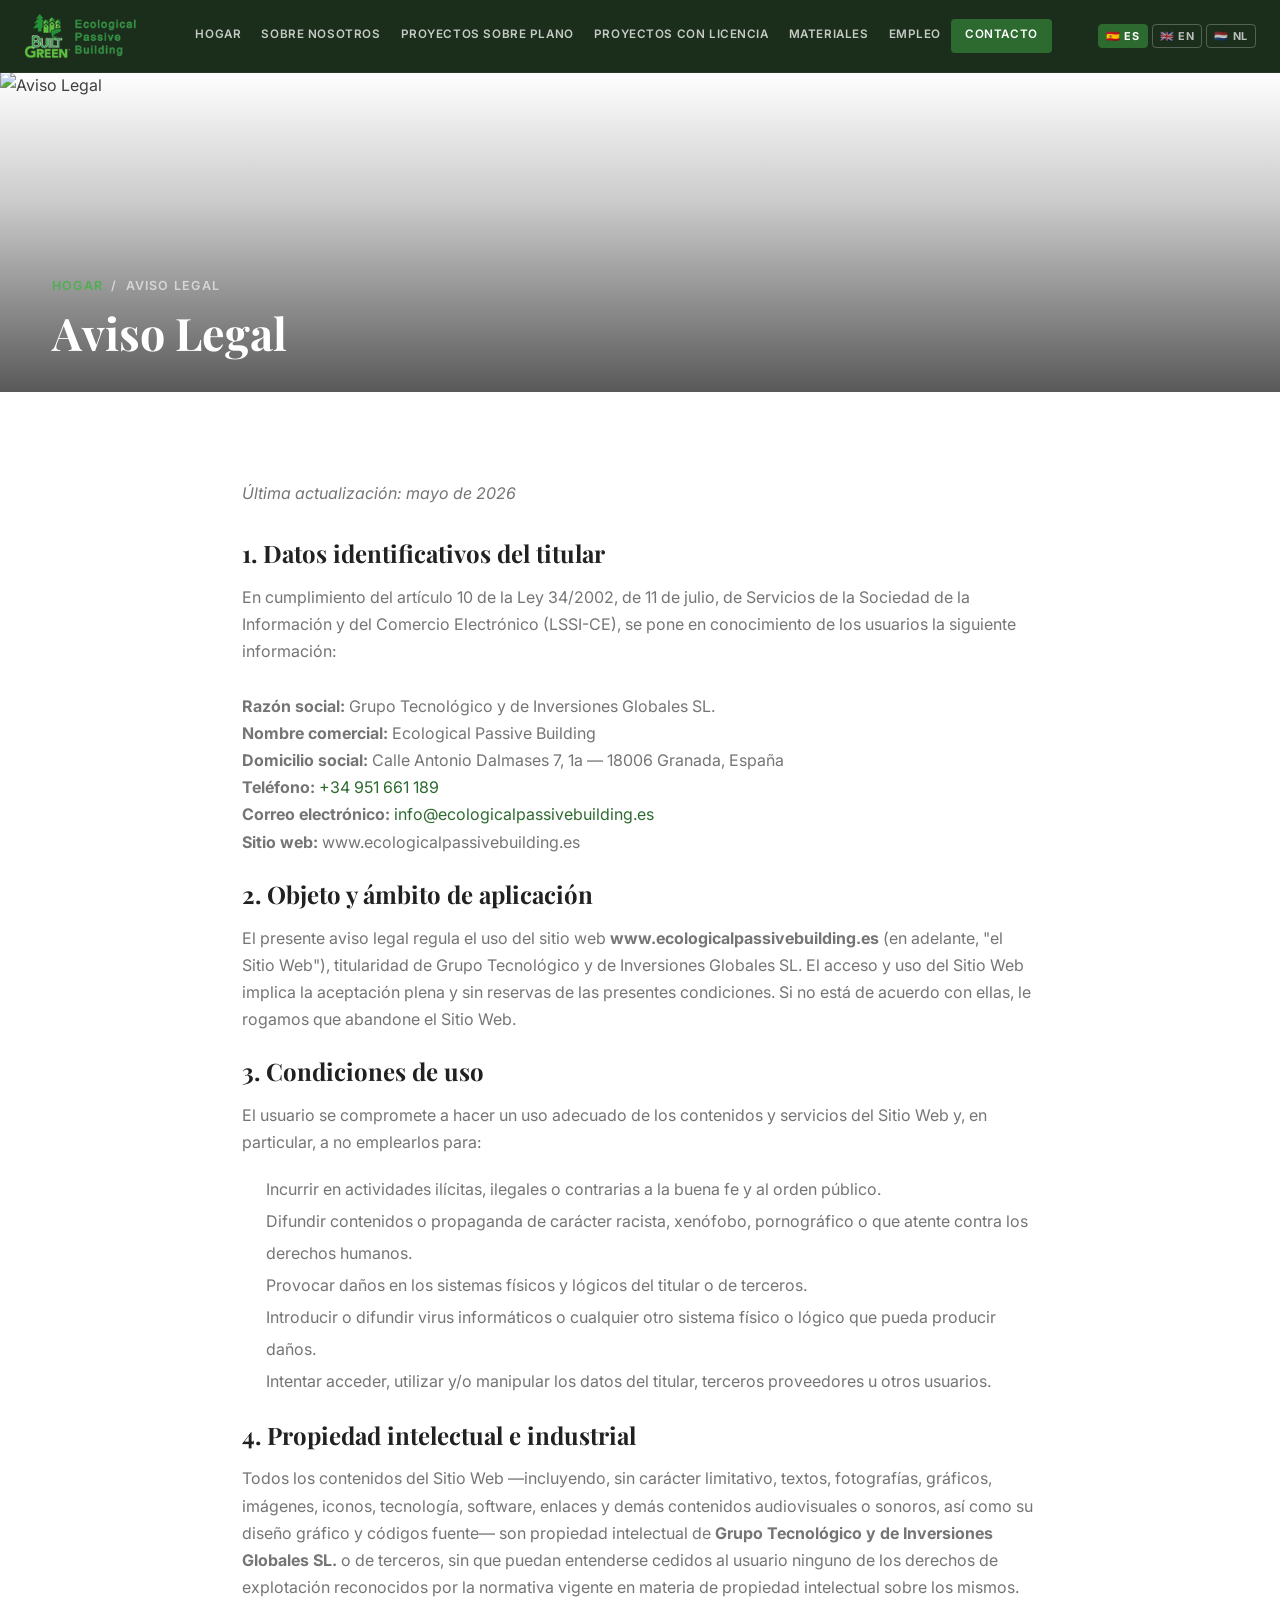
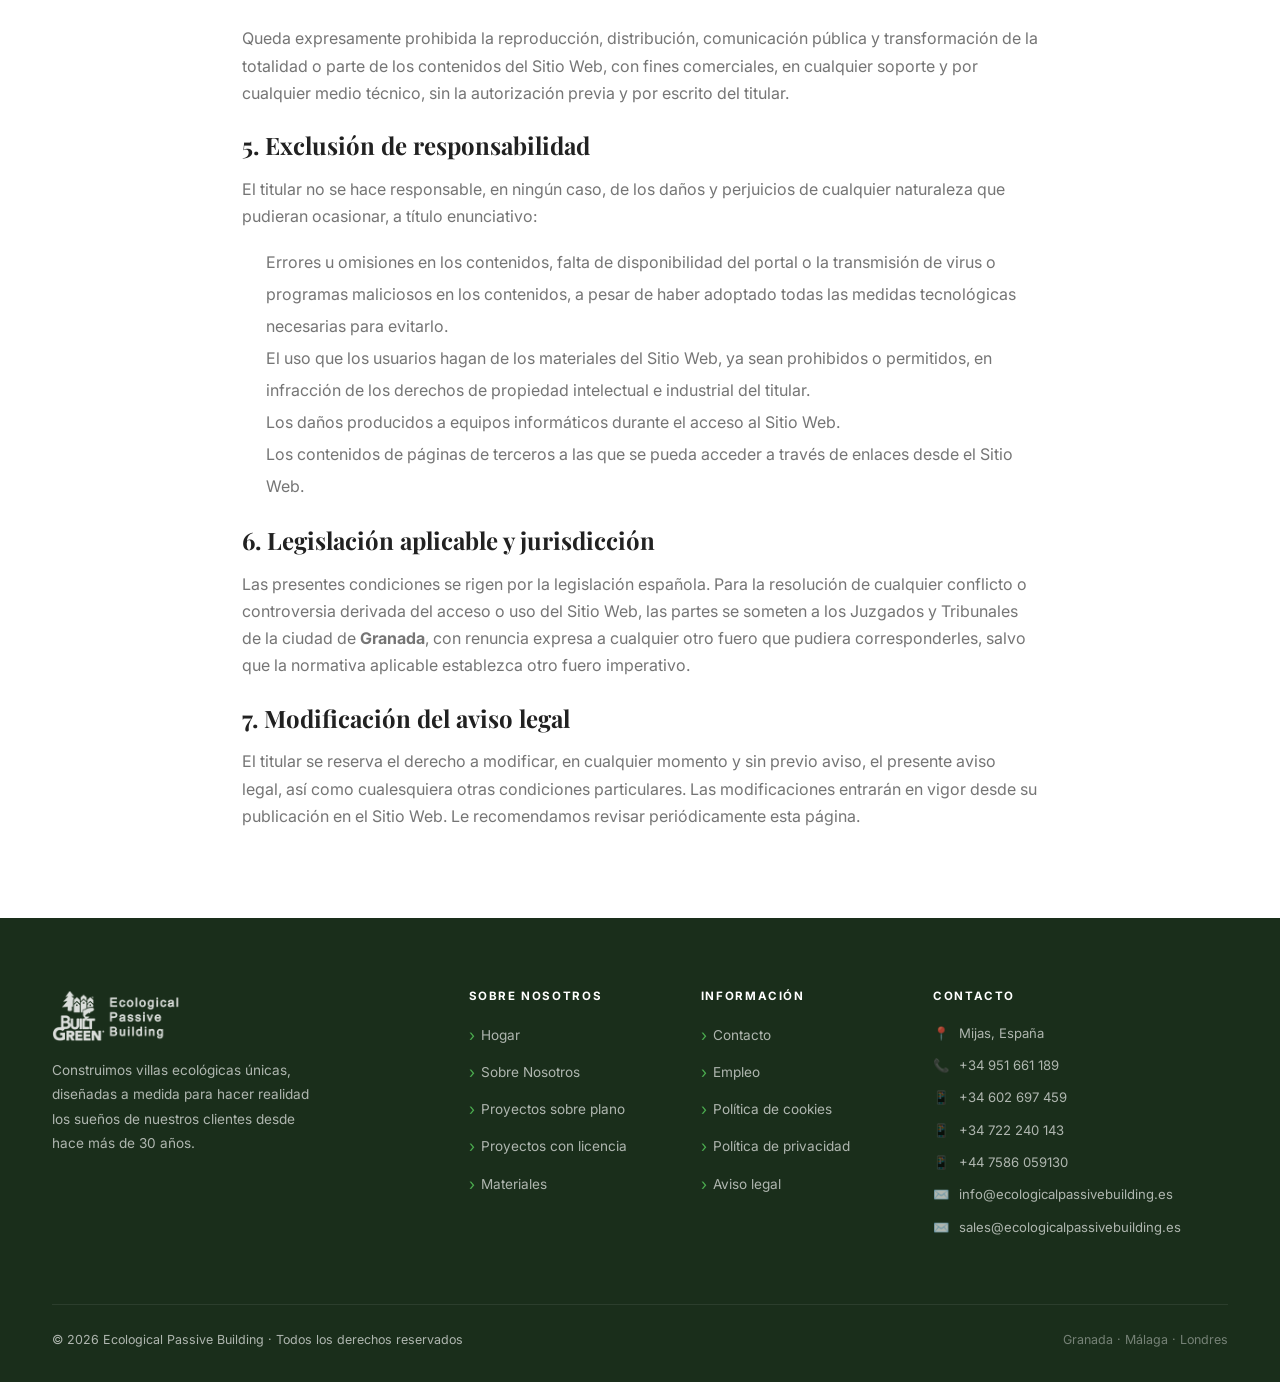
==== aviso-legal.html @ 822f94fc "Add files via upload" ====
<!DOCTYPE html>
<html lang="es">
<head>
  <meta charset="UTF-8" />
  <meta name="viewport" content="width=device-width, initial-scale=1.0" />
  <title>Aviso Legal | Ecological Passive Building</title>
  <meta name="description" content="Aviso legal de Ecological Passive Building. Información legal sobre el titular del sitio web, condiciones de uso y propiedad intelectual." />
  <link rel="canonical" href="https://www.ecologicalpassivebuilding.es/aviso-legal.html" />
  <link rel="icon" type="image/png" href="images/Logo.png" />
  <link rel="preconnect" href="https://fonts.googleapis.com" />
  <link href="https://fonts.googleapis.com/css2?family=Playfair+Display:wght@400;600;700&family=Inter:wght@300;400;500;600;700&display=swap" rel="stylesheet" />
  <link rel="stylesheet" href="css/styles.css" />
</head>
<body>
<script src="js/nav.js"></script>

<div class="page-hero" style="max-height:320px;">
  <img src="https://images.unsplash.com/photo-1507003211169-0a1dd7228f2d?w=1920&q=80" alt="Aviso Legal" loading="eager" />
  <div class="page-hero-content container">
    <nav class="breadcrumb">
      <a href="index.html">Hogar</a><span class="sep">/</span>
      <span>Aviso Legal</span>
    </nav>
    <h1>Aviso Legal</h1>
  </div>
</div>

<section class="section">
  <div class="container" style="max-width:860px;">
    <p style="color:var(--gray-600);margin-bottom:32px;"><em>Última actualización: mayo de 2026</em></p>

    <h2 style="font-family:'Playfair Display',serif;font-size:1.5rem;margin-bottom:16px;">1. Datos identificativos del titular</h2>
    <p style="color:var(--gray-600);margin-bottom:24px;">
      En cumplimiento del artículo 10 de la Ley 34/2002, de 11 de julio, de Servicios de la Sociedad de la Información y del Comercio Electrónico (LSSI-CE), se pone en conocimiento de los usuarios la siguiente información:<br><br>
      <strong>Razón social:</strong> Grupo Tecnológico y de Inversiones Globales SL.<br>
      <strong>Nombre comercial:</strong> Ecological Passive Building<br>
      <strong>Domicilio social:</strong> Calle Antonio Dalmases 7, 1a — 18006 Granada, España<br>
      <strong>Teléfono:</strong> <a href="https://wa.me/34951661189" style="color:var(--green-mid);">+34 951 661 189</a><br>
      <strong>Correo electrónico:</strong> <a href="mailto:info@ecologicalpassivebuilding.es" style="color:var(--green-mid);">info@ecologicalpassivebuilding.es</a><br>
      <strong>Sitio web:</strong> www.ecologicalpassivebuilding.es
    </p>

    <h2 style="font-family:'Playfair Display',serif;font-size:1.5rem;margin-bottom:16px;">2. Objeto y ámbito de aplicación</h2>
    <p style="color:var(--gray-600);margin-bottom:24px;">El presente aviso legal regula el uso del sitio web <strong>www.ecologicalpassivebuilding.es</strong> (en adelante, "el Sitio Web"), titularidad de Grupo Tecnológico y de Inversiones Globales SL. El acceso y uso del Sitio Web implica la aceptación plena y sin reservas de las presentes condiciones. Si no está de acuerdo con ellas, le rogamos que abandone el Sitio Web.</p>

    <h2 style="font-family:'Playfair Display',serif;font-size:1.5rem;margin-bottom:16px;">3. Condiciones de uso</h2>
    <p style="color:var(--gray-600);margin-bottom:16px;">El usuario se compromete a hacer un uso adecuado de los contenidos y servicios del Sitio Web y, en particular, a no emplearlos para:</p>
    <ul style="color:var(--gray-600);margin-bottom:24px;padding-left:24px;line-height:2;">
      <li>Incurrir en actividades ilícitas, ilegales o contrarias a la buena fe y al orden público.</li>
      <li>Difundir contenidos o propaganda de carácter racista, xenófobo, pornográfico o que atente contra los derechos humanos.</li>
      <li>Provocar daños en los sistemas físicos y lógicos del titular o de terceros.</li>
      <li>Introducir o difundir virus informáticos o cualquier otro sistema físico o lógico que pueda producir daños.</li>
      <li>Intentar acceder, utilizar y/o manipular los datos del titular, terceros proveedores u otros usuarios.</li>
    </ul>

    <h2 style="font-family:'Playfair Display',serif;font-size:1.5rem;margin-bottom:16px;">4. Propiedad intelectual e industrial</h2>
    <p style="color:var(--gray-600);margin-bottom:24px;">Todos los contenidos del Sitio Web —incluyendo, sin carácter limitativo, textos, fotografías, gráficos, imágenes, iconos, tecnología, software, enlaces y demás contenidos audiovisuales o sonoros, así como su diseño gráfico y códigos fuente— son propiedad intelectual de <strong>Grupo Tecnológico y de Inversiones Globales SL.</strong> o de terceros, sin que puedan entenderse cedidos al usuario ninguno de los derechos de explotación reconocidos por la normativa vigente en materia de propiedad intelectual sobre los mismos.</p>
    <p style="color:var(--gray-600);margin-bottom:24px;">Queda expresamente prohibida la reproducción, distribución, comunicación pública y transformación de la totalidad o parte de los contenidos del Sitio Web, con fines comerciales, en cualquier soporte y por cualquier medio técnico, sin la autorización previa y por escrito del titular.</p>

    <h2 style="font-family:'Playfair Display',serif;font-size:1.5rem;margin-bottom:16px;">5. Exclusión de responsabilidad</h2>
    <p style="color:var(--gray-600);margin-bottom:16px;">El titular no se hace responsable, en ningún caso, de los daños y perjuicios de cualquier naturaleza que pudieran ocasionar, a título enunciativo:</p>
    <ul style="color:var(--gray-600);margin-bottom:24px;padding-left:24px;line-height:2;">
      <li>Errores u omisiones en los contenidos, falta de disponibilidad del portal o la transmisión de virus o programas maliciosos en los contenidos, a pesar de haber adoptado todas las medidas tecnológicas necesarias para evitarlo.</li>
      <li>El uso que los usuarios hagan de los materiales del Sitio Web, ya sean prohibidos o permitidos, en infracción de los derechos de propiedad intelectual e industrial del titular.</li>
      <li>Los daños producidos a equipos informáticos durante el acceso al Sitio Web.</li>
      <li>Los contenidos de páginas de terceros a las que se pueda acceder a través de enlaces desde el Sitio Web.</li>
    </ul>

    <h2 style="font-family:'Playfair Display',serif;font-size:1.5rem;margin-bottom:16px;">6. Legislación aplicable y jurisdicción</h2>
    <p style="color:var(--gray-600);margin-bottom:24px;">Las presentes condiciones se rigen por la legislación española. Para la resolución de cualquier conflicto o controversia derivada del acceso o uso del Sitio Web, las partes se someten a los Juzgados y Tribunales de la ciudad de <strong>Granada</strong>, con renuncia expresa a cualquier otro fuero que pudiera corresponderles, salvo que la normativa aplicable establezca otro fuero imperativo.</p>

    <h2 style="font-family:'Playfair Display',serif;font-size:1.5rem;margin-bottom:16px;">7. Modificación del aviso legal</h2>
    <p style="color:var(--gray-600);">El titular se reserva el derecho a modificar, en cualquier momento y sin previo aviso, el presente aviso legal, así como cualesquiera otras condiciones particulares. Las modificaciones entrarán en vigor desde su publicación en el Sitio Web. Le recomendamos revisar periódicamente esta página.</p>
  </div>
</section>

<script src="js/main.js"></script>
</body>
</html>
---- css/styles.css ----
/* ─── Reset & Variables ─── */
*, *::before, *::after { box-sizing: border-box; margin: 0; padding: 0; }

:root {
  --green-dark:   #1e3d20;
  --green-mid:    #2d6a30;
  --green-accent: #4caf50;
  --green-light:  #81c784;
  --green-pale:   #e8f5e9;
  --green-ultra:  #f1f8f1;
  --white:        #ffffff;
  --gray-50:      #fafafa;
  --gray-100:     #f5f5f5;
  --gray-200:     #eeeeee;
  --gray-400:     #bdbdbd;
  --gray-600:     #757575;
  --gray-800:     #424242;
  --gray-900:     #212121;
  --nav-bg:       #1a2e1b;
  --shadow-sm:    0 1px 4px rgba(0,0,0,.10);
  --shadow-md:    0 4px 20px rgba(0,0,0,.13);
  --shadow-lg:    0 12px 40px rgba(0,0,0,.18);
  --radius:       8px;
  --radius-lg:    16px;
  --transition:   .3s ease;
  --max-width:    1240px;
}

html { scroll-behavior: smooth; font-size: 16px; }
body { font-family: 'Inter', 'Segoe UI', Arial, sans-serif; color: var(--gray-800); background: var(--white); line-height: 1.7; }
h1,h2,h3,h4,h5 { font-family: 'Playfair Display', Georgia, serif; line-height: 1.2; color: var(--gray-900); }
a { text-decoration: none; color: inherit; }
img { display: block; max-width: 100%; }
ul { list-style: none; }
.container { max-width: var(--max-width); margin: 0 auto; padding: 0 32px; }

/* ─── UTILITIES ─── */
.tag {
  display: inline-block; font-size: .72rem; font-weight: 700;
  letter-spacing: .14em; text-transform: uppercase;
  color: var(--green-mid); background: var(--green-pale);
  padding: 5px 14px; border-radius: 999px; margin-bottom: 12px;
}
.section-title { font-size: clamp(1.7rem, 3vw, 2.4rem); margin-bottom: 14px; }
.section-lead { font-size: 1rem; color: var(--gray-600); max-width: 600px; line-height: 1.8; }
.text-center { text-align: center; }
.text-center .section-lead { margin: 0 auto; }

.btn {
  display: inline-flex; align-items: center; gap: 8px;
  padding: 13px 30px; border-radius: 4px;
  font-weight: 600; font-size: .9rem; cursor: pointer;
  transition: var(--transition); border: none; font-family: inherit;
  letter-spacing: .04em;
}
.btn-primary { background: var(--green-mid); color: var(--white); }
.btn-primary:hover { background: var(--green-dark); transform: translateY(-1px); box-shadow: var(--shadow-md); }
.btn-outline { background: transparent; color: var(--white); border: 2px solid rgba(255,255,255,.6); }
.btn-outline:hover { background: rgba(255,255,255,.1); border-color: var(--white); }
.btn-dark { background: var(--gray-900); color: var(--white); }
.btn-dark:hover { background: var(--gray-800); }

/* ─── NAVBAR ─── */
#navbar {
  position: fixed; top: 0; left: 0; right: 0; z-index: 1000;
  background: var(--nav-bg);
  border-bottom: 1px solid rgba(255,255,255,.06);
  transition: var(--transition);
}
#navbar.scrolled { box-shadow: var(--shadow-md); }
.nav-inner {
  max-width: 1400px; margin: 0 auto; padding: 0 24px;
  display: flex; align-items: center; gap: 16px; height: 72px;
}
.nav-logo { display: flex; align-items: center; gap: 10px; flex-shrink: 0; }
.nav-logo img { height: 46px; width: auto; }
.nav-links {
  display: flex; align-items: center; gap: 0; flex: 1;
  justify-content: center; flex-wrap: nowrap; white-space: nowrap;
}
.nav-links a {
  padding: 6px 10px; font-size: .73rem; font-weight: 600;
  color: rgba(255,255,255,.75); letter-spacing: .05em; text-transform: uppercase;
  border-bottom: 2px solid transparent; white-space: nowrap;
  transition: var(--transition);
}
.nav-links a:hover { color: var(--white); }
.nav-links a.active { color: var(--white); border-bottom-color: var(--green-accent); }
.nav-right { display: flex; align-items: center; gap: 10px; flex-shrink: 0; }
.nav-flags { display: flex; gap: 4px; align-items: center; }
.lang-btn {
  background: none; border: 1px solid rgba(255,255,255,.25); border-radius: 4px;
  color: rgba(255,255,255,.7); font-size: .68rem; font-weight: 700;
  letter-spacing: .06em; padding: 4px 7px; cursor: pointer;
  transition: var(--transition); display: flex; align-items: center; gap: 4px;
  font-family: inherit;
}
.lang-btn:hover, .lang-btn.active { background: var(--green-mid); border-color: var(--green-mid); color: var(--white); }
.nav-cta { background: var(--green-mid) !important; color: var(--white) !important; border-radius: 4px; padding: 6px 14px !important; }
.nav-cta:hover { background: var(--green-accent) !important; border-bottom-color: transparent !important; }
.hamburger { display: none; flex-direction: column; gap: 5px; cursor: pointer; background: none; border: none; padding: 6px; }
.hamburger span { display: block; width: 22px; height: 2px; background: var(--white); border-radius: 2px; transition: var(--transition); }

/* ─── PAGE HERO (inner pages) ─── */
.page-hero {
  margin-top: 72px; height: 340px; position: relative;
  overflow: hidden; display: flex; align-items: flex-end;
}
.page-hero img { position: absolute; inset: 0; width: 100%; height: 100%; object-fit: cover; }
.page-hero::after { content: ''; position: absolute; inset: 0; background: linear-gradient(to top, rgba(0,0,0,.65) 0%, rgba(0,0,0,.2) 60%, transparent 100%); }
.page-hero-content {
  position: relative; z-index: 1;
  padding: 32px; width: 100%;
  max-width: var(--max-width); margin: 0 auto;
}
.breadcrumb { display: flex; align-items: center; gap: 8px; margin-bottom: 10px; }
.breadcrumb a, .breadcrumb span { font-size: .78rem; text-transform: uppercase; letter-spacing: .1em; font-weight: 600; }
.breadcrumb a { color: var(--green-accent); }
.breadcrumb .sep, .breadcrumb span:last-child { color: rgba(255,255,255,.6); }
.page-hero h1 { font-size: clamp(1.8rem, 3.5vw, 2.8rem); color: var(--white); }

/* ─── HOME HERO ─── */
#home-hero {
  margin-top: 72px; min-height: calc(100vh - 80px);
  position: relative; display: flex; align-items: center;
}
.home-hero-bg { position: absolute; inset: 0; }
.home-hero-bg img { width: 100%; height: 100%; object-fit: cover; }
.home-hero-bg::after { content: ''; position: absolute; inset: 0; background: linear-gradient(105deg, rgba(15,35,16,.85) 0%, rgba(15,35,16,.55) 55%, rgba(0,0,0,.2) 100%); }
.home-hero-content { position: relative; z-index: 1; padding: 80px 32px; max-width: var(--max-width); margin: 0 auto; width: 100%; }
.hero-eyebrow { display: flex; align-items: center; gap: 10px; margin-bottom: 24px; }
.hero-eyebrow span { font-size: .72rem; font-weight: 700; letter-spacing: .14em; text-transform: uppercase; color: var(--green-light); }
.hero-eyebrow::before { content: ''; display: block; width: 32px; height: 2px; background: var(--green-accent); }
.home-hero-content h1 { font-size: clamp(2.4rem, 5vw, 4rem); color: var(--white); max-width: 680px; margin-bottom: 20px; }
.home-hero-content h1 em { color: var(--green-light); font-style: normal; }
.home-hero-content p { font-size: 1.05rem; color: rgba(255,255,255,.8); max-width: 520px; margin-bottom: 36px; }
.hero-actions { display: flex; gap: 14px; flex-wrap: wrap; margin-bottom: 60px; }
.hero-stats { display: flex; gap: 0; border-top: 1px solid rgba(255,255,255,.15); padding-top: 36px; flex-wrap: wrap; }
.hero-stat { padding: 0 40px 0 0; }
.hero-stat:first-child { padding-left: 0; }
.stat-num { font-family: 'Playfair Display', serif; font-size: 2.4rem; color: var(--white); font-weight: 700; line-height: 1; }
.stat-label { font-size: .72rem; text-transform: uppercase; letter-spacing: .1em; color: rgba(255,255,255,.5); margin-top: 4px; }

/* ─── HOME SERVICES GRID ─── */
#services { padding: 6px 0; }
.services-grid { display: grid; grid-template-columns: 1fr 1fr; gap: 6px; padding: 0 6px 6px; }
.service-card { position: relative; height: 400px; overflow: hidden; border-radius: var(--radius); }
.service-card img { width: 100%; height: 100%; object-fit: cover; transition: transform .6s ease; }
.service-card:hover img { transform: scale(1.05); }
.service-card::after { content: ''; position: absolute; inset: 0; background: linear-gradient(to top, rgba(0,0,0,.75) 0%, rgba(0,0,0,.2) 60%, transparent 100%); }
.service-content { position: absolute; bottom: 0; left: 0; right: 0; z-index: 1; padding: 28px 32px; }
.service-line { width: 32px; height: 2px; background: var(--green-accent); margin-bottom: 12px; }
.service-content h3 { font-size: 1.3rem; color: var(--white); margin-bottom: 8px; }
.service-content p { font-size: .88rem; color: rgba(255,255,255,.75); line-height: 1.6; }

/* ─── SECTION PADDING ─── */
.section { padding: 88px 0; }
.section-alt { background: var(--gray-50); }
.section-dark { background: var(--nav-bg); }
.section-green { background: var(--green-ultra); }

/* ─── SPLIT LAYOUT ─── */
.split { display: grid; grid-template-columns: 1fr 1fr; gap: 72px; align-items: center; }
.split-img { position: relative; border-radius: var(--radius-lg); overflow: hidden; }
.split-img img { width: 100%; height: 100%; object-fit: cover; aspect-ratio: 4/3; }
.split-img-badge {
  position: absolute; bottom: -16px; right: -16px;
  background: var(--white); border-radius: var(--radius); padding: 18px 22px;
  box-shadow: var(--shadow-lg); display: flex; align-items: center; gap: 14px;
}
.badge-icon { font-size: 2rem; }
.badge-body strong { display: block; font-size: 1.1rem; color: var(--green-dark); }
.badge-body span { font-size: .78rem; color: var(--gray-600); }
.split-text blockquote {
  border-left: 3px solid var(--green-mid); padding: 16px 20px;
  background: var(--green-ultra); border-radius: 0 var(--radius) var(--radius) 0;
  font-style: italic; color: var(--gray-600); margin-bottom: 20px; font-size: .95rem;
}
.feature-list { display: flex; flex-direction: column; gap: 14px; margin: 24px 0; }
.feature-item { display: flex; align-items: flex-start; gap: 12px; }
.feature-check { width: 22px; height: 22px; border-radius: 50%; background: var(--green-pale); display: flex; align-items: center; justify-content: center; font-size: .7rem; flex-shrink: 0; margin-top: 2px; color: var(--green-dark); }
.feature-item p { font-size: .9rem; color: var(--gray-600); }
.feature-item strong { color: var(--gray-800); }

/* ─── PROJECT CARDS ─── */
.grid-3 { display: grid; grid-template-columns: repeat(3,1fr); gap: 28px; }
.grid-2 { display: grid; grid-template-columns: repeat(2,1fr); gap: 28px; }
.project-card { border-radius: var(--radius-lg); overflow: hidden; background: var(--white); box-shadow: var(--shadow-sm); transition: var(--transition); border: 1px solid var(--gray-200); }
.project-card:hover { box-shadow: var(--shadow-lg); transform: translateY(-4px); }
.project-card-img { position: relative; overflow: hidden; }
.project-card-img img { width: 100%; aspect-ratio: 16/10; object-fit: cover; transition: transform .5s ease; }
.project-card:hover .project-card-img img { transform: scale(1.04); }
.project-card-img .card-badge {
  position: absolute; top: 14px; left: 14px;
  background: var(--white); color: var(--green-dark); font-size: .7rem; font-weight: 700;
  text-transform: uppercase; letter-spacing: .1em; padding: 4px 12px; border-radius: 999px;
}
.project-card-body { padding: 22px 24px; }
.card-category { font-size: .7rem; font-weight: 700; text-transform: uppercase; letter-spacing: .12em; color: var(--green-mid); margin-bottom: 6px; }
.card-title { font-size: 1.1rem; font-weight: 700; margin-bottom: 8px; }
.card-desc { font-size: .85rem; color: var(--gray-600); margin-bottom: 16px; line-height: 1.6; }
.card-meta { display: flex; gap: 14px; border-top: 1px solid var(--gray-200); padding-top: 14px; flex-wrap: wrap; }
.card-meta-item { font-size: .78rem; color: var(--gray-600); display: flex; align-items: center; gap: 4px; }
.card-meta-item strong { color: var(--gray-800); }

/* ─── LICENSE CARDS ─── */
.license-card { border-radius: var(--radius-lg); overflow: hidden; background: var(--white); box-shadow: var(--shadow-sm); border: 1px solid var(--gray-200); transition: var(--transition); }
.license-card:hover { box-shadow: var(--shadow-lg); transform: translateY(-4px); }
.license-card-img img { width: 100%; aspect-ratio: 16/9; object-fit: cover; }
.license-card-body { padding: 24px 28px; }
.status-pill { display: inline-flex; align-items: center; gap: 6px; font-size: .72rem; font-weight: 700; text-transform: uppercase; letter-spacing: .08em; padding: 4px 12px; border-radius: 999px; margin-bottom: 12px; }
.status-pill .dot { width: 7px; height: 7px; border-radius: 50%; }
.status-approved { background: #e8f5e9; color: #1b5e20; }
.status-approved .dot { background: #4caf50; }
.status-progress { background: #fff8e1; color: #e65100; }
.status-progress .dot { background: #ff9800; }
.license-name { font-size: 1.2rem; font-weight: 700; margin-bottom: 8px; }
.license-desc { font-size: .88rem; color: var(--gray-600); margin-bottom: 20px; line-height: 1.6; }
.license-specs { display: grid; grid-template-columns: repeat(3,1fr); background: var(--green-ultra); border-radius: var(--radius); padding: 14px; gap: 8px; }
.spec { text-align: center; }
.spec-val { font-weight: 700; color: var(--green-dark); font-size: .95rem; }
.spec-key { font-size: .68rem; color: var(--gray-600); text-transform: uppercase; letter-spacing: .06em; }

/* ─── MATERIAL CARDS ─── */
.material-card {
  background: var(--white); border-radius: var(--radius-lg); padding: 28px;
  text-align: center; box-shadow: var(--shadow-sm); border: 1px solid var(--gray-200);
  transition: var(--transition);
}
.material-card:hover { border-color: var(--green-light); box-shadow: var(--shadow-md); transform: translateY(-3px); }
.material-card img { width: 100%; aspect-ratio: 3/2; object-fit: cover; border-radius: var(--radius); margin-bottom: 18px; }
.material-icon { font-size: 2.2rem; margin-bottom: 12px; }
.material-name { font-weight: 700; font-size: .95rem; margin-bottom: 8px; }
.material-desc { font-size: .82rem; color: var(--gray-600); line-height: 1.6; }
.material-tag { display: inline-block; margin-top: 12px; font-size: .68rem; font-weight: 700; text-transform: uppercase; letter-spacing: .08em; background: var(--green-pale); color: var(--green-dark); padding: 3px 10px; border-radius: 999px; }

/* ─── CONTACT ─── */
.contact-wrapper { display: grid; grid-template-columns: 1fr 1.5fr; gap: 56px; align-items: start; }
.contact-offices { display: flex; flex-direction: column; gap: 16px; margin-top: 28px; }
.office-card { background: var(--white); border-left: 3px solid var(--green-mid); border-radius: 0 var(--radius) var(--radius) 0; padding: 18px 20px; box-shadow: var(--shadow-sm); }
.office-name { font-weight: 700; color: var(--green-dark); font-size: .9rem; margin-bottom: 4px; }
.office-addr { font-size: .82rem; color: var(--gray-600); line-height: 1.6; }
.contact-detail-row { display: flex; align-items: flex-start; gap: 10px; font-size: .88rem; color: var(--gray-600); margin-bottom: 8px; }
.contact-detail-row .icon { font-size: 1rem; flex-shrink: 0; margin-top: 2px; }
.contact-form-box { background: var(--white); border-radius: var(--radius-lg); padding: 40px; box-shadow: var(--shadow-md); border: 1px solid var(--gray-200); }
.form-title { font-size: 1.35rem; margin-bottom: 6px; }
.form-sub { font-size: .85rem; color: var(--gray-600); margin-bottom: 28px; }
.form-row { display: grid; grid-template-columns: 1fr 1fr; gap: 16px; }
.form-group { margin-bottom: 16px; }
.form-group label { display: block; font-size: .78rem; font-weight: 700; text-transform: uppercase; letter-spacing: .06em; color: var(--gray-700, var(--gray-800)); margin-bottom: 6px; }
.form-group input,
.form-group select,
.form-group textarea {
  width: 100%; padding: 11px 14px;
  border: 1.5px solid var(--gray-200); border-radius: var(--radius);
  font-size: .9rem; font-family: inherit; background: var(--gray-50);
  color: var(--gray-800); outline: none; transition: var(--transition);
}
.form-group input:focus,
.form-group select:focus,
.form-group textarea:focus { border-color: var(--green-mid); background: var(--white); box-shadow: 0 0 0 3px rgba(45,106,48,.1); }
.form-group textarea { resize: vertical; min-height: 110px; }
.form-success { display: none; background: #e8f5e9; border: 1px solid #a5d6a7; border-radius: var(--radius); padding: 14px 16px; color: #1b5e20; font-size: .88rem; margin-top: 12px; }

/* ─── JOBS ─── */
.jobs-filter { display: flex; gap: 10px; flex-wrap: wrap; margin-bottom: 32px; }
.filter-btn { padding: 8px 18px; border-radius: 999px; border: 1.5px solid var(--gray-200); background: var(--white); color: var(--gray-600); font-size: .82rem; font-weight: 600; cursor: pointer; transition: var(--transition); font-family: inherit; }
.filter-btn.active, .filter-btn:hover { border-color: var(--green-mid); background: var(--green-pale); color: var(--green-dark); }
.jobs-list { display: flex; flex-direction: column; gap: 16px; }
.job-card { background: var(--white); border: 1.5px solid var(--gray-200); border-radius: var(--radius-lg); padding: 26px 30px; display: flex; justify-content: space-between; align-items: center; gap: 20px; flex-wrap: wrap; transition: var(--transition); }
.job-card:hover { border-color: var(--green-light); box-shadow: var(--shadow-md); }
.job-left { flex: 1; min-width: 260px; }
.job-dept { font-size: .7rem; font-weight: 700; text-transform: uppercase; letter-spacing: .12em; color: var(--green-mid); margin-bottom: 6px; }
.job-title { font-size: 1.1rem; font-weight: 700; color: var(--gray-900); margin-bottom: 10px; }
.job-tags { display: flex; gap: 8px; flex-wrap: wrap; }
.job-tag { font-size: .74rem; padding: 3px 10px; border-radius: 999px; background: var(--green-pale); color: var(--green-dark); font-weight: 500; }
.job-tag.neutral { background: var(--gray-100); color: var(--gray-600); }
.job-right { display: flex; flex-direction: column; align-items: flex-end; gap: 10px; }
.job-date { font-size: .78rem; color: var(--gray-600); }

/* ─── MODAL ─── */
.modal-overlay { position: fixed; inset: 0; background: rgba(0,0,0,.55); display: flex; align-items: center; justify-content: center; z-index: 2000; padding: 24px; opacity: 0; pointer-events: none; transition: opacity var(--transition); }
.modal-overlay.open { opacity: 1; pointer-events: all; }
.modal { background: var(--white); border-radius: var(--radius-lg); width: 100%; max-width: 600px; max-height: 90vh; overflow-y: auto; padding: 40px; transform: translateY(16px); transition: transform var(--transition); }
.modal-overlay.open .modal { transform: translateY(0); }
.modal-head { display: flex; justify-content: space-between; align-items: flex-start; margin-bottom: 24px; gap: 12px; }
.modal-close { background: var(--gray-100); border: none; width: 32px; height: 32px; border-radius: 50%; cursor: pointer; font-size: 1rem; display: flex; align-items: center; justify-content: center; flex-shrink: 0; transition: var(--transition); }
.modal-close:hover { background: var(--gray-200); }

/* ─── CERTIFICATIONS STRIP ─── */
.cert-strip { display: flex; gap: 0; background: var(--white); border-radius: var(--radius-lg); overflow: hidden; box-shadow: var(--shadow-sm); border: 1px solid var(--gray-200); }
.cert-item { flex: 1; padding: 24px 20px; text-align: center; border-right: 1px solid var(--gray-200); }
.cert-item:last-child { border-right: none; }
.cert-item .icon { font-size: 1.8rem; margin-bottom: 8px; }
.cert-item strong { display: block; font-size: .85rem; color: var(--gray-900); margin-bottom: 4px; }
.cert-item span { font-size: .75rem; color: var(--gray-600); }

/* ─── FOOTER ─── */
footer { background: var(--nav-bg); color: rgba(255,255,255,.65); padding: 72px 0 32px; }
.footer-grid { display: grid; grid-template-columns: 2fr 1fr 1fr 1.6fr; gap: 48px; margin-bottom: 56px; }
.footer-brand { }
.footer-brand img { height: 52px; width: auto; margin-bottom: 16px; filter: brightness(0) invert(1); opacity: .85; }
.footer-brand p { font-size: .85rem; line-height: 1.8; max-width: 260px; }
.footer-col h5 { color: var(--white); font-size: .72rem; font-weight: 700; text-transform: uppercase; letter-spacing: .14em; margin-bottom: 18px; font-family: inherit; }
.footer-col ul { display: flex; flex-direction: column; gap: 10px; }
.footer-col ul li a { font-size: .85rem; transition: color var(--transition); display: flex; align-items: center; gap: 6px; }
.footer-col ul li a::before { content: '›'; color: var(--green-accent); font-size: 1rem; }
.footer-col ul li a:hover { color: var(--white); }
.footer-contact-row { display: flex; align-items: flex-start; gap: 10px; font-size: .82rem; margin-bottom: 10px; }
.footer-bottom { border-top: 1px solid rgba(255,255,255,.08); padding-top: 24px; display: flex; justify-content: space-between; align-items: center; font-size: .78rem; flex-wrap: wrap; gap: 8px; }

/* ─── SCROLL TOP ─── */
#scrollTop { position: fixed; bottom: 24px; right: 24px; z-index: 999; width: 44px; height: 44px; border-radius: var(--radius); background: var(--green-mid); color: var(--white); border: none; cursor: pointer; font-size: 1rem; box-shadow: var(--shadow-md); transition: var(--transition); opacity: 0; pointer-events: none; display: flex; align-items: center; justify-content: center; }
#scrollTop.visible { opacity: 1; pointer-events: all; }
#scrollTop:hover { background: var(--green-dark); transform: translateY(-2px); }

/* ─── ABOUT PAGE TEAM ─── */
.team-grid { display: grid; grid-template-columns: repeat(3, 1fr); gap: 28px; }
.team-card { text-align: center; }
.team-card img { width: 100%; aspect-ratio: 1; object-fit: cover; object-position: top; border-radius: var(--radius-lg); margin-bottom: 16px; }
.team-name { font-size: 1.05rem; font-weight: 700; margin-bottom: 4px; }
.team-role { font-size: .82rem; color: var(--green-mid); font-weight: 600; }

/* ─── NUMBERS BAR ─── */
.numbers-bar { display: grid; grid-template-columns: repeat(4,1fr); gap: 0; background: var(--green-dark); border-radius: var(--radius-lg); overflow: hidden; }
.number-item { padding: 36px 28px; text-align: center; border-right: 1px solid rgba(255,255,255,.1); }
.number-item:last-child { border-right: none; }
.number-val { font-family: 'Playfair Display', serif; font-size: 2.4rem; color: var(--white); font-weight: 700; }
.number-label { font-size: .72rem; text-transform: uppercase; letter-spacing: .1em; color: rgba(255,255,255,.5); margin-top: 6px; }

/* ─── RESPONSIVE ─── */
@media (max-width: 1024px) {
  .grid-3 { grid-template-columns: 1fr 1fr; }
  .footer-grid { grid-template-columns: 1fr 1fr; gap: 32px; }
  .numbers-bar { grid-template-columns: 1fr 1fr; }
  .number-item { border-right: none; border-bottom: 1px solid rgba(255,255,255,.1); }
  .number-item:last-child { border-bottom: none; }
}
@media (max-width: 768px) {
  .container { padding: 0 20px; }
  .nav-links { display: none; flex-direction: column; position: fixed; top: 80px; left: 0; right: 0; background: var(--nav-bg); padding: 16px; gap: 0; border-top: 1px solid rgba(255,255,255,.08); }
  .nav-links.open { display: flex; }
  .nav-links a { padding: 12px 16px; border-bottom: 1px solid rgba(255,255,255,.05); border-bottom-width: 1px !important; border-bottom-style: solid !important; border-bottom-color: rgba(255,255,255,.05) !important; }
  .nav-links a.active { border-bottom-color: rgba(255,255,255,.05) !important; }
  .nav-flags { display: none; }
  .hamburger { display: flex; }
  .split { grid-template-columns: 1fr; gap: 36px; }
  .split-img-badge { position: static; margin-top: 16px; }
  .grid-2, .grid-3 { grid-template-columns: 1fr; }
  .services-grid { grid-template-columns: 1fr; }
  .contact-wrapper { grid-template-columns: 1fr; }
  .form-row { grid-template-columns: 1fr; }
  .footer-grid { grid-template-columns: 1fr; }
  .team-grid { grid-template-columns: 1fr 1fr; }
  .numbers-bar { grid-template-columns: 1fr 1fr; }
  .cert-strip { flex-wrap: wrap; }
  .cert-item { flex: 0 0 50%; border-bottom: 1px solid var(--gray-200); }
  .job-card { flex-direction: column; align-items: flex-start; }
  .job-right { align-items: flex-start; }
  .nav-inner { padding: 0 20px; }
  .page-hero { height: 240px; }
  .hero-stats { gap: 24px; }
  .hero-stat { padding-right: 24px; }
}
@media (max-width: 480px) {
  .grid-2 { grid-template-columns: 1fr; }
  .team-grid { grid-template-columns: 1fr; }
  .numbers-bar { grid-template-columns: 1fr; }
}
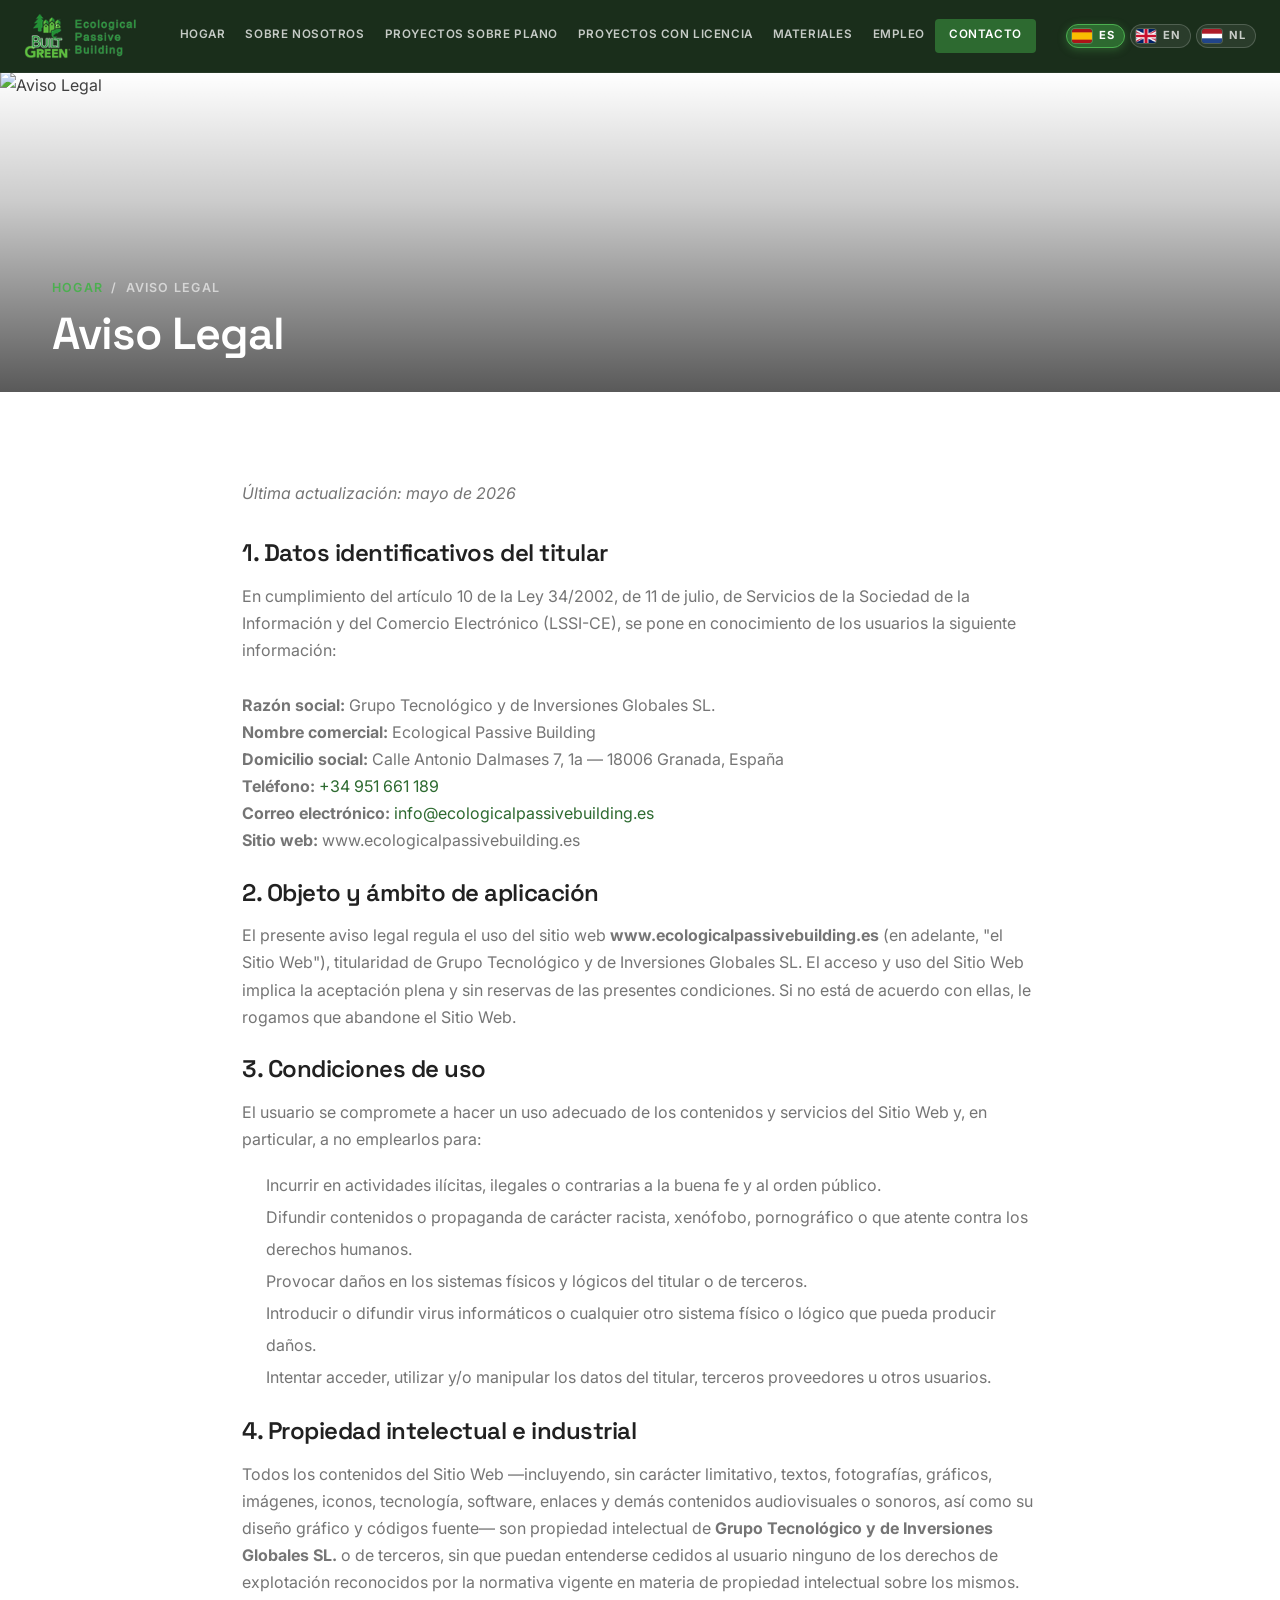
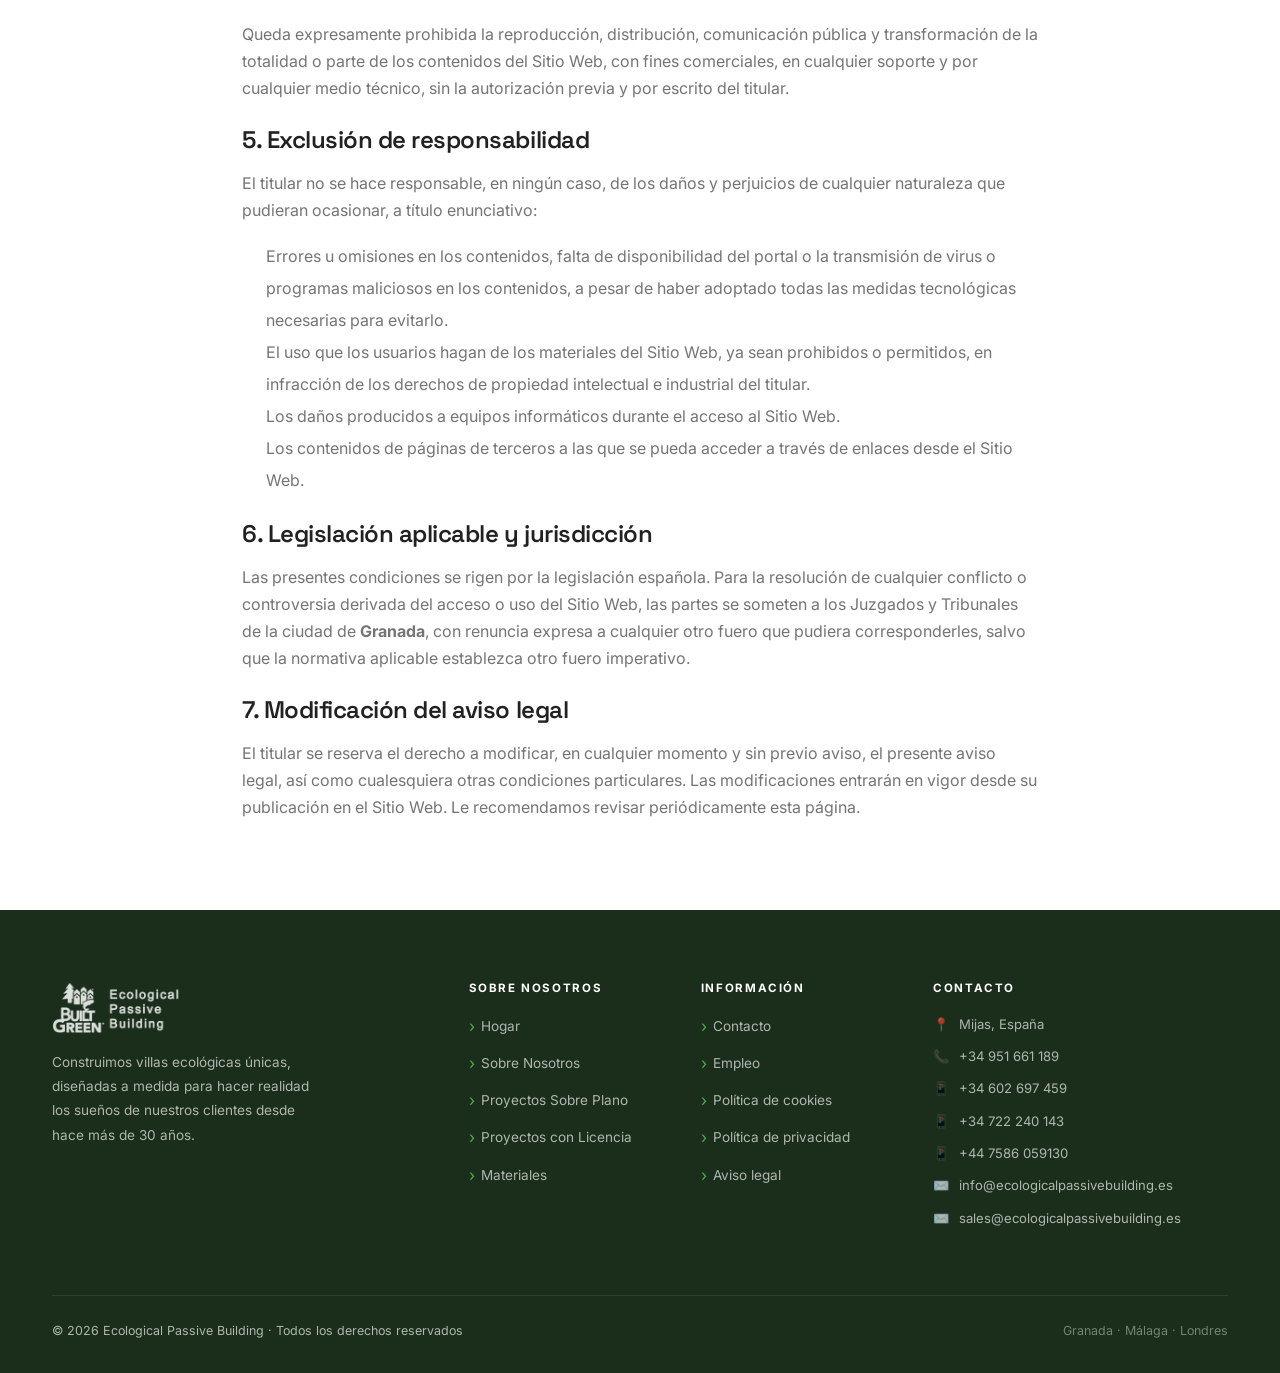
==== commit e564e063: "Add files via upload" ====
--- a/aviso-legal.html
+++ b/aviso-legal.html
@@ -8,7 +8,7 @@
   <link rel="canonical" href="https://www.ecologicalpassivebuilding.es/aviso-legal.html" />
   <link rel="icon" type="image/png" href="images/Logo.png" />
   <link rel="preconnect" href="https://fonts.googleapis.com" />
-  <link href="https://fonts.googleapis.com/css2?family=Playfair+Display:wght@400;600;700&family=Inter:wght@300;400;500;600;700&display=swap" rel="stylesheet" />
+  <link href="https://fonts.googleapis.com/css2?family=Inter:wght@300;400;500;600;700&family=Space+Grotesk:wght@500;600;700&display=swap" rel="stylesheet" />
   <link rel="stylesheet" href="css/styles.css" />
 </head>
 <body>
@@ -29,7 +29,7 @@
   <div class="container" style="max-width:860px;">
     <p style="color:var(--gray-600);margin-bottom:32px;"><em>Última actualización: mayo de 2026</em></p>
 
-    <h2 style="font-family:'Playfair Display',serif;font-size:1.5rem;margin-bottom:16px;">1. Datos identificativos del titular</h2>
+    <h2 style="font-family:'Space Grotesk',sans-serif;font-size:1.5rem;margin-bottom:16px;">1. Datos identificativos del titular</h2>
     <p style="color:var(--gray-600);margin-bottom:24px;">
       En cumplimiento del artículo 10 de la Ley 34/2002, de 11 de julio, de Servicios de la Sociedad de la Información y del Comercio Electrónico (LSSI-CE), se pone en conocimiento de los usuarios la siguiente información:<br><br>
       <strong>Razón social:</strong> Grupo Tecnológico y de Inversiones Globales SL.<br>
@@ -40,10 +40,10 @@
       <strong>Sitio web:</strong> www.ecologicalpassivebuilding.es
     </p>
 
-    <h2 style="font-family:'Playfair Display',serif;font-size:1.5rem;margin-bottom:16px;">2. Objeto y ámbito de aplicación</h2>
+    <h2 style="font-family:'Space Grotesk',sans-serif;font-size:1.5rem;margin-bottom:16px;">2. Objeto y ámbito de aplicación</h2>
     <p style="color:var(--gray-600);margin-bottom:24px;">El presente aviso legal regula el uso del sitio web <strong>www.ecologicalpassivebuilding.es</strong> (en adelante, "el Sitio Web"), titularidad de Grupo Tecnológico y de Inversiones Globales SL. El acceso y uso del Sitio Web implica la aceptación plena y sin reservas de las presentes condiciones. Si no está de acuerdo con ellas, le rogamos que abandone el Sitio Web.</p>
 
-    <h2 style="font-family:'Playfair Display',serif;font-size:1.5rem;margin-bottom:16px;">3. Condiciones de uso</h2>
+    <h2 style="font-family:'Space Grotesk',sans-serif;font-size:1.5rem;margin-bottom:16px;">3. Condiciones de uso</h2>
     <p style="color:var(--gray-600);margin-bottom:16px;">El usuario se compromete a hacer un uso adecuado de los contenidos y servicios del Sitio Web y, en particular, a no emplearlos para:</p>
     <ul style="color:var(--gray-600);margin-bottom:24px;padding-left:24px;line-height:2;">
       <li>Incurrir en actividades ilícitas, ilegales o contrarias a la buena fe y al orden público.</li>
@@ -53,11 +53,11 @@
       <li>Intentar acceder, utilizar y/o manipular los datos del titular, terceros proveedores u otros usuarios.</li>
     </ul>
 
-    <h2 style="font-family:'Playfair Display',serif;font-size:1.5rem;margin-bottom:16px;">4. Propiedad intelectual e industrial</h2>
+    <h2 style="font-family:'Space Grotesk',sans-serif;font-size:1.5rem;margin-bottom:16px;">4. Propiedad intelectual e industrial</h2>
     <p style="color:var(--gray-600);margin-bottom:24px;">Todos los contenidos del Sitio Web —incluyendo, sin carácter limitativo, textos, fotografías, gráficos, imágenes, iconos, tecnología, software, enlaces y demás contenidos audiovisuales o sonoros, así como su diseño gráfico y códigos fuente— son propiedad intelectual de <strong>Grupo Tecnológico y de Inversiones Globales SL.</strong> o de terceros, sin que puedan entenderse cedidos al usuario ninguno de los derechos de explotación reconocidos por la normativa vigente en materia de propiedad intelectual sobre los mismos.</p>
     <p style="color:var(--gray-600);margin-bottom:24px;">Queda expresamente prohibida la reproducción, distribución, comunicación pública y transformación de la totalidad o parte de los contenidos del Sitio Web, con fines comerciales, en cualquier soporte y por cualquier medio técnico, sin la autorización previa y por escrito del titular.</p>
 
-    <h2 style="font-family:'Playfair Display',serif;font-size:1.5rem;margin-bottom:16px;">5. Exclusión de responsabilidad</h2>
+    <h2 style="font-family:'Space Grotesk',sans-serif;font-size:1.5rem;margin-bottom:16px;">5. Exclusión de responsabilidad</h2>
     <p style="color:var(--gray-600);margin-bottom:16px;">El titular no se hace responsable, en ningún caso, de los daños y perjuicios de cualquier naturaleza que pudieran ocasionar, a título enunciativo:</p>
     <ul style="color:var(--gray-600);margin-bottom:24px;padding-left:24px;line-height:2;">
       <li>Errores u omisiones en los contenidos, falta de disponibilidad del portal o la transmisión de virus o programas maliciosos en los contenidos, a pesar de haber adoptado todas las medidas tecnológicas necesarias para evitarlo.</li>
@@ -66,10 +66,10 @@
       <li>Los contenidos de páginas de terceros a las que se pueda acceder a través de enlaces desde el Sitio Web.</li>
     </ul>
 
-    <h2 style="font-family:'Playfair Display',serif;font-size:1.5rem;margin-bottom:16px;">6. Legislación aplicable y jurisdicción</h2>
+    <h2 style="font-family:'Space Grotesk',sans-serif;font-size:1.5rem;margin-bottom:16px;">6. Legislación aplicable y jurisdicción</h2>
     <p style="color:var(--gray-600);margin-bottom:24px;">Las presentes condiciones se rigen por la legislación española. Para la resolución de cualquier conflicto o controversia derivada del acceso o uso del Sitio Web, las partes se someten a los Juzgados y Tribunales de la ciudad de <strong>Granada</strong>, con renuncia expresa a cualquier otro fuero que pudiera corresponderles, salvo que la normativa aplicable establezca otro fuero imperativo.</p>
 
-    <h2 style="font-family:'Playfair Display',serif;font-size:1.5rem;margin-bottom:16px;">7. Modificación del aviso legal</h2>
+    <h2 style="font-family:'Space Grotesk',sans-serif;font-size:1.5rem;margin-bottom:16px;">7. Modificación del aviso legal</h2>
     <p style="color:var(--gray-600);">El titular se reserva el derecho a modificar, en cualquier momento y sin previo aviso, el presente aviso legal, así como cualesquiera otras condiciones particulares. Las modificaciones entrarán en vigor desde su publicación en el Sitio Web. Le recomendamos revisar periódicamente esta página.</p>
   </div>
 </section>
--- a/css/styles.css
+++ b/css/styles.css
@@ -28,7 +28,7 @@
 
 html { scroll-behavior: smooth; font-size: 16px; }
 body { font-family: 'Inter', 'Segoe UI', Arial, sans-serif; color: var(--gray-800); background: var(--white); line-height: 1.7; }
-h1,h2,h3,h4,h5 { font-family: 'Playfair Display', Georgia, serif; line-height: 1.2; color: var(--gray-900); }
+h1,h2,h3,h4,h5 { font-family: 'Space Grotesk', 'Inter', sans-serif; line-height: 1.15; color: var(--gray-900); font-weight: 600; letter-spacing: -.02em; }
 a { text-decoration: none; color: inherit; }
 img { display: block; max-width: 100%; }
 ul { list-style: none; }
@@ -85,17 +85,42 @@
   transition: var(--transition);
 }
 .nav-links a:hover { color: var(--white); }
-.nav-links a.active { color: var(--white); border-bottom-color: var(--green-accent); }
-.nav-right { display: flex; align-items: center; gap: 10px; flex-shrink: 0; }
-.nav-flags { display: flex; gap: 4px; align-items: center; }
+.nav-links a.active { color: var(--white); }
+.nav-flags { display: flex; gap: 5px; align-items: center; flex-shrink: 0; }
+.nav-flags-mobile { display: none; }
 .lang-btn {
-  background: none; border: 1px solid rgba(255,255,255,.25); border-radius: 4px;
-  color: rgba(255,255,255,.7); font-size: .68rem; font-weight: 700;
-  letter-spacing: .06em; padding: 4px 7px; cursor: pointer;
-  transition: var(--transition); display: flex; align-items: center; gap: 4px;
+  background: rgba(255,255,255,.07);
+  border: 1.5px solid rgba(255,255,255,.18);
+  border-radius: 999px;
+  color: rgba(255,255,255,.75);
+  font-size: .7rem; font-weight: 700;
+  letter-spacing: .04em;
+  padding: 4px 10px 4px 5px;
+  cursor: pointer;
+  transition: var(--transition);
+  display: inline-flex; align-items: center; gap: 7px;
   font-family: inherit;
-}
-.lang-btn:hover, .lang-btn.active { background: var(--green-mid); border-color: var(--green-mid); color: var(--white); }
+  line-height: 1;
+}
+.lang-btn img {
+  width: 20px; height: 14px;
+  object-fit: cover;
+  border-radius: 3px;
+  display: block;
+  box-shadow: 0 0 0 1px rgba(255,255,255,.18);
+}
+.lang-btn:hover {
+  background: rgba(255,255,255,.15);
+  border-color: rgba(255,255,255,.4);
+  color: var(--white);
+  transform: translateY(-1px);
+}
+.lang-btn.active {
+  background: var(--green-mid);
+  border-color: var(--green-accent);
+  color: var(--white);
+  box-shadow: 0 2px 8px rgba(76,175,80,.35);
+}
 .nav-cta { background: var(--green-mid) !important; color: var(--white) !important; border-radius: 4px; padding: 6px 14px !important; }
 .nav-cta:hover { background: var(--green-accent) !important; border-bottom-color: transparent !important; }
 .hamburger { display: none; flex-direction: column; gap: 5px; cursor: pointer; background: none; border: none; padding: 6px; }
@@ -138,20 +163,144 @@
 .hero-stats { display: flex; gap: 0; border-top: 1px solid rgba(255,255,255,.15); padding-top: 36px; flex-wrap: wrap; }
 .hero-stat { padding: 0 40px 0 0; }
 .hero-stat:first-child { padding-left: 0; }
-.stat-num { font-family: 'Playfair Display', serif; font-size: 2.4rem; color: var(--white); font-weight: 700; line-height: 1; }
+.stat-num { font-family: 'Space Grotesk', sans-serif; font-size: 2.4rem; color: var(--white); font-weight: 700; line-height: 1; }
 .stat-label { font-size: .72rem; text-transform: uppercase; letter-spacing: .1em; color: rgba(255,255,255,.5); margin-top: 4px; }
 
-/* ─── HOME SERVICES GRID ─── */
-#services { padding: 6px 0; }
-.services-grid { display: grid; grid-template-columns: 1fr 1fr; gap: 6px; padding: 0 6px 6px; }
-.service-card { position: relative; height: 400px; overflow: hidden; border-radius: var(--radius); }
-.service-card img { width: 100%; height: 100%; object-fit: cover; transition: transform .6s ease; }
-.service-card:hover img { transform: scale(1.05); }
-.service-card::after { content: ''; position: absolute; inset: 0; background: linear-gradient(to top, rgba(0,0,0,.75) 0%, rgba(0,0,0,.2) 60%, transparent 100%); }
-.service-content { position: absolute; bottom: 0; left: 0; right: 0; z-index: 1; padding: 28px 32px; }
-.service-line { width: 32px; height: 2px; background: var(--green-accent); margin-bottom: 12px; }
-.service-content h3 { font-size: 1.3rem; color: var(--white); margin-bottom: 8px; }
-.service-content p { font-size: .88rem; color: rgba(255,255,255,.75); line-height: 1.6; }
+/* ─── HOME SERVICES CAROUSEL ─── */
+#services { padding: 88px 0 24px; }
+.services-carousel {
+  position: relative;
+  max-width: var(--max-width);
+  margin: 0 auto;
+  padding: 0 6px;
+  overflow: hidden;
+}
+.carousel-track {
+  display: flex;
+  transition: transform .7s cubic-bezier(.2,.8,.2,1);
+  will-change: transform;
+  align-items: stretch;
+}
+.carousel-track .service-card {
+  flex: 0 0 84%;
+  min-width: 84%;
+  height: 520px;
+  position: relative;
+  overflow: hidden;
+  border-radius: var(--radius);
+  transform: scale(.88);
+  opacity: .55;
+  transition: transform .7s cubic-bezier(.2,.8,.2,1), opacity .7s ease;
+}
+.carousel-track .service-card.is-active {
+  transform: scale(1);
+  opacity: 1;
+}
+.carousel-track .service-card img {
+  width: 100%; height: 100%; object-fit: cover;
+}
+
+/* progress bar — centered pill at the top with a soft glow */
+.carousel-progress {
+  position: absolute;
+  top: 18px; left: 50%;
+  transform: translateX(-50%);
+  width: min(320px, 55%);
+  height: 5px;
+  background: rgba(255,255,255,.22);
+  z-index: 4;
+  border-radius: 999px;
+  overflow: hidden;
+  box-shadow: 0 2px 10px rgba(0,0,0,.18), inset 0 0 0 1px rgba(255,255,255,.12);
+  backdrop-filter: blur(6px);
+  -webkit-backdrop-filter: blur(6px);
+}
+.carousel-progress-bar {
+  height: 100%; width: 0%;
+  background: linear-gradient(90deg,
+    rgba(165,214,167,.95) 0%,
+    var(--green-accent) 55%,
+    #66bb6a 100%);
+  border-radius: 999px;
+  box-shadow: 0 0 12px rgba(76,175,80,.65), 0 0 4px rgba(255,255,255,.4);
+  position: relative;
+}
+.carousel-progress-bar::after {
+  content: '';
+  position: absolute; top: 0; right: 0; bottom: 0;
+  width: 28px;
+  background: linear-gradient(90deg, transparent, rgba(255,255,255,.85));
+  border-radius: 999px;
+  filter: blur(2px);
+  opacity: .9;
+}
+@keyframes svcProgress {
+  from { width: 0%; }
+  to   { width: 100%; }
+}
+.carousel-progress-bar.run {
+  animation: svcProgress 6s linear forwards;
+}
+.carousel-track .service-card::after {
+  content: ''; position: absolute; inset: 0;
+  background: linear-gradient(to top, rgba(0,0,0,.78) 0%, rgba(0,0,0,.25) 60%, transparent 100%);
+}
+.carousel-track .service-content {
+  position: absolute; bottom: 0; left: 0; right: 0; z-index: 1;
+  padding: 44px 56px; max-width: 720px;
+}
+.carousel-track .service-line {
+  width: 38px; height: 2px; background: var(--green-accent); margin-bottom: 14px;
+}
+.carousel-track .service-content h3 {
+  font-size: 1.85rem; color: var(--white); margin-bottom: 10px;
+}
+.carousel-track .service-content p {
+  font-size: 1rem; color: rgba(255,255,255,.85); line-height: 1.7; max-width: 560px;
+}
+
+/* arrows */
+.carousel-arrow {
+  position: absolute; top: 50%; transform: translateY(-50%);
+  z-index: 3;
+  width: 52px; height: 52px;
+  border-radius: 50%;
+  background: rgba(255,255,255,.95);
+  color: var(--green-dark);
+  border: none; cursor: pointer;
+  font-size: 1.6rem; font-weight: 700;
+  display: flex; align-items: center; justify-content: center;
+  box-shadow: var(--shadow-md);
+  transition: transform .3s ease, background .3s ease, color .3s ease;
+  font-family: inherit;
+  line-height: 1; padding: 0 0 4px;
+}
+.carousel-prev { left: 22px; }
+.carousel-next { right: 22px; }
+.carousel-arrow:hover {
+  background: var(--green-mid); color: var(--white);
+  transform: translateY(-50%) scale(1.08);
+}
+.carousel-arrow:active { transform: translateY(-50%) scale(.95); }
+
+/* dots */
+.carousel-dots {
+  position: absolute; bottom: 22px; left: 50%; transform: translateX(-50%);
+  z-index: 3;
+  display: flex; gap: 8px;
+}
+.carousel-dot {
+  width: 10px; height: 10px; border-radius: 50%;
+  background: rgba(255,255,255,.4);
+  border: none; cursor: pointer;
+  transition: background .3s ease, width .3s ease;
+  padding: 0;
+}
+.carousel-dot:hover { background: rgba(255,255,255,.7); }
+.carousel-dot.is-active {
+  background: var(--green-accent);
+  width: 28px; border-radius: 999px;
+}
 
 /* ─── SECTION PADDING ─── */
 .section { padding: 88px 0; }
@@ -325,45 +474,387 @@
 .numbers-bar { display: grid; grid-template-columns: repeat(4,1fr); gap: 0; background: var(--green-dark); border-radius: var(--radius-lg); overflow: hidden; }
 .number-item { padding: 36px 28px; text-align: center; border-right: 1px solid rgba(255,255,255,.1); }
 .number-item:last-child { border-right: none; }
-.number-val { font-family: 'Playfair Display', serif; font-size: 2.4rem; color: var(--white); font-weight: 700; }
+.number-val { font-family: 'Space Grotesk', sans-serif; font-size: 2.4rem; color: var(--white); font-weight: 700; }
 .number-label { font-size: .72rem; text-transform: uppercase; letter-spacing: .1em; color: rgba(255,255,255,.5); margin-top: 6px; }
 
-/* ─── RESPONSIVE ─── */
+/* ════════════════════════════════════════════
+   RESPONSIVE — TABLET & MOBILE
+   ════════════════════════════════════════════ */
+
+/* ─── TABLET LANDSCAPE / SMALL DESKTOP (≤1200px) ─── */
+@media (max-width: 1200px) {
+  .nav-inner { padding: 0 18px; gap: 10px; }
+  .nav-links a { padding: 6px 8px; font-size: .68rem; letter-spacing: .04em; }
+  .nav-cta { padding: 6px 12px !important; }
+  .lang-btn { padding: 4px 9px; font-size: .65rem; }
+  .nav-logo img { height: 40px; }
+}
+
+/* ─── TABLET (≤1024px) — layout shifts, nav stays full ─── */
 @media (max-width: 1024px) {
   .grid-3 { grid-template-columns: 1fr 1fr; }
   .footer-grid { grid-template-columns: 1fr 1fr; gap: 32px; }
   .numbers-bar { grid-template-columns: 1fr 1fr; }
   .number-item { border-right: none; border-bottom: 1px solid rgba(255,255,255,.1); }
   .number-item:last-child { border-bottom: none; }
-}
+  .split { gap: 48px; }
+  .section { padding: 64px 0; }
+  .home-hero-content { padding: 60px 24px; }
+  .home-hero-content h1 { font-size: clamp(2rem, 4.5vw, 3rem); }
+  .home-hero-content p { font-size: 1rem; }
+  .hero-stats { padding-top: 28px; }
+  .stat-num { font-size: 2rem; }
+  .hero-stat { padding-right: 28px; }
+  /* compact nav so flags + links fit at ~1024px */
+  .nav-inner { padding: 0 14px; gap: 6px; }
+  .nav-links a { padding: 6px 6px; font-size: .62rem; }
+  .nav-cta { padding: 6px 10px !important; }
+  .lang-btn { padding: 3px 8px 3px 4px; font-size: .6rem; gap: 5px; }
+  .lang-btn img { width: 18px; height: 12px; }
+  .nav-flags { gap: 3px; }
+}
+
+/* ─── NAV → HAMBURGER (≤920px) ─── */
+@media (max-width: 920px) {
+  /* Hide desktop language flags from navbar — they move into the menu */
+  .nav-flags { display: none; }
+  /* Hamburger pushed fully right */
+  .hamburger { display: flex; margin-left: auto; }
+
+  /* Slide-down menu */
+  .nav-links {
+    display: none; flex-direction: column;
+    position: fixed; top: 72px; left: 0; right: 0;
+    background: var(--nav-bg); padding: 12px 16px; gap: 0;
+    border-top: 1px solid rgba(255,255,255,.08);
+    max-height: calc(100vh - 72px); overflow-y: auto;
+  }
+  .nav-links.open { display: flex; }
+  .nav-links a {
+    padding: 14px 14px; font-size: .82rem;
+    border-bottom: 1px solid rgba(255,255,255,.06) !important;
+  }
+  .nav-links a.active { border-bottom-color: rgba(255,255,255,.06) !important; }
+  .nav-cta { border-radius: 4px; margin-top: 6px; text-align: center; }
+
+  /* Mobile language flags inside the open menu */
+  .nav-flags-mobile {
+    display: flex; gap: 8px; justify-content: center;
+    padding: 18px 8px 6px;
+    border-top: 1px solid rgba(255,255,255,.08);
+    margin-top: 8px;
+  }
+  .nav-flags-mobile .lang-btn {
+    padding: 8px 16px; font-size: .8rem; letter-spacing: .04em;
+  }
+  .nav-flags-mobile .lang-btn img { width: 22px; height: 15px; }
+}
+
+/* ─── MOBILE LARGE (≤768px) ─── */
 @media (max-width: 768px) {
-  .container { padding: 0 20px; }
-  .nav-links { display: none; flex-direction: column; position: fixed; top: 80px; left: 0; right: 0; background: var(--nav-bg); padding: 16px; gap: 0; border-top: 1px solid rgba(255,255,255,.08); }
-  .nav-links.open { display: flex; }
-  .nav-links a { padding: 12px 16px; border-bottom: 1px solid rgba(255,255,255,.05); border-bottom-width: 1px !important; border-bottom-style: solid !important; border-bottom-color: rgba(255,255,255,.05) !important; }
-  .nav-links a.active { border-bottom-color: rgba(255,255,255,.05) !important; }
-  .nav-flags { display: none; }
-  .hamburger { display: flex; }
-  .split { grid-template-columns: 1fr; gap: 36px; }
-  .split-img-badge { position: static; margin-top: 16px; }
-  .grid-2, .grid-3 { grid-template-columns: 1fr; }
-  .services-grid { grid-template-columns: 1fr; }
-  .contact-wrapper { grid-template-columns: 1fr; }
+  html { font-size: 15px; }
+  .container { padding: 0 18px; }
+  .section { padding: 48px 0; }
+
+  /* navbar */
+  .nav-inner { padding: 0 16px; height: 64px; gap: 6px; }
+  .nav-logo img { height: 36px; }
+  .nav-links { top: 64px; }
+
+  /* page hero */
+  .page-hero { margin-top: 64px; height: 220px; }
+  .page-hero-content { padding: 24px 18px; }
+  .breadcrumb a, .breadcrumb span { font-size: .68rem; }
+
+  /* home hero */
+  #home-hero { margin-top: 64px; min-height: auto; padding: 72px 0 56px; }
+  .home-hero-content { padding: 40px 18px; }
+  .home-hero-content h1 { font-size: clamp(1.85rem, 7vw, 2.4rem); margin-bottom: 16px; }
+  .home-hero-content p { font-size: .95rem; margin-bottom: 28px; }
+  .hero-actions { gap: 10px; margin-bottom: 40px; }
+  .hero-actions .btn { padding: 11px 22px; font-size: .82rem; flex: 1 1 auto; justify-content: center; }
+  .hero-stats {
+    display: grid; grid-template-columns: 1fr 1fr; gap: 18px;
+    border-top: 1px solid rgba(255,255,255,.15); padding-top: 24px;
+  }
+  .hero-stat { padding: 0; }
+  .stat-num { font-size: 1.65rem; }
+  .stat-label { font-size: .65rem; }
+
+  /* layout */
+  .split { grid-template-columns: 1fr; gap: 32px; }
+  .split-img-badge {
+    position: static; margin: 16px auto 0; display: inline-flex;
+    border-radius: var(--radius);
+  }
+  .grid-2, .grid-3 { grid-template-columns: 1fr; gap: 18px; }
+  #services { padding: 56px 0 18px; }
+  .carousel-track .service-card { height: 380px; }
+  .carousel-track .service-content { padding: 26px 26px; }
+  .carousel-track .service-content h3 { font-size: 1.35rem; }
+  .carousel-track .service-content p { font-size: .9rem; }
+  .carousel-arrow { width: 42px; height: 42px; font-size: 1.3rem; }
+  .carousel-prev { left: 8px; }
+  .carousel-next { right: 8px; }
+  .carousel-dots { bottom: 14px; }
+  .carousel-progress { top: 12px; height: 4px; width: min(220px, 55%); }
+  .contact-wrapper { grid-template-columns: 1fr; gap: 32px; }
   .form-row { grid-template-columns: 1fr; }
-  .footer-grid { grid-template-columns: 1fr; }
-  .team-grid { grid-template-columns: 1fr 1fr; }
+  .footer-grid { grid-template-columns: 1fr; gap: 32px; text-align: left; }
+  .footer-bottom { flex-direction: column; gap: 8px; text-align: center; }
+  .team-grid { grid-template-columns: 1fr 1fr; gap: 18px; }
   .numbers-bar { grid-template-columns: 1fr 1fr; }
+  .number-item { padding: 24px 16px; }
+  .number-val { font-size: 1.85rem; }
   .cert-strip { flex-wrap: wrap; }
-  .cert-item { flex: 0 0 50%; border-bottom: 1px solid var(--gray-200); }
-  .job-card { flex-direction: column; align-items: flex-start; }
-  .job-right { align-items: flex-start; }
-  .nav-inner { padding: 0 20px; }
-  .page-hero { height: 240px; }
-  .hero-stats { gap: 24px; }
-  .hero-stat { padding-right: 24px; }
-}
+  .cert-item { flex: 0 0 50%; border-bottom: 1px solid var(--gray-200); padding: 18px 12px; }
+  .cert-item:nth-last-child(-n+2) { border-bottom: none; }
+  .cert-item:nth-child(2n) { border-right: none; }
+
+  /* jobs */
+  .job-card { flex-direction: column; align-items: flex-start; padding: 20px 22px; }
+  .job-right { align-items: flex-start; width: 100%; }
+  .job-right .btn { width: 100%; justify-content: center; }
+
+  /* modal */
+  .modal { padding: 28px 22px; max-height: 92vh; }
+  .modal-overlay { padding: 14px; }
+  .form-title { font-size: 1.2rem; }
+
+  /* contact */
+  .contact-form-box { padding: 28px 22px; }
+
+  /* sections / typography */
+  .section-title { font-size: clamp(1.45rem, 5.5vw, 1.95rem); }
+  .section-lead { font-size: .92rem; }
+  .tag { font-size: .68rem; padding: 4px 12px; }
+
+  /* CTA banner shrink */
+  section[style*="height:400px"] { height: 320px !important; }
+
+  /* bottom CTA stacks */
+  .grid-3 + div[style*="display:flex"] .btn { width: 100%; }
+}
+
+/* ─── MOBILE SMALL (≤480px) ─── */
 @media (max-width: 480px) {
+  .container { padding: 0 14px; }
+  .nav-inner { padding: 0 12px; gap: 4px; }
+  .nav-logo img { height: 32px; }
+  .nav-flags-mobile .lang-btn { padding: 7px 14px; font-size: .76rem; }
+
   .grid-2 { grid-template-columns: 1fr; }
   .team-grid { grid-template-columns: 1fr; }
   .numbers-bar { grid-template-columns: 1fr; }
-}
+  .number-item { border-bottom: 1px solid rgba(255,255,255,.1) !important; }
+  .number-item:last-child { border-bottom: none !important; }
+  .cert-item { flex: 0 0 100%; border-right: none !important; }
+  .cert-item:not(:last-child) { border-bottom: 1px solid var(--gray-200); }
+
+  .home-hero-content h1 { font-size: 1.7rem; }
+  .hero-actions { flex-direction: column; }
+  .hero-actions .btn { width: 100%; }
+  .hero-stats { grid-template-columns: 1fr 1fr; gap: 14px; }
+
+  .page-hero h1 { font-size: 1.6rem; }
+  .page-hero { height: 200px; }
+
+  .split-img-badge { padding: 14px 18px; }
+  .badge-icon { font-size: 1.6rem; }
+
+  .form-group input, .form-group select, .form-group textarea { padding: 10px 12px; }
+
+  .btn { padding: 11px 22px; font-size: .85rem; }
+  #scrollTop { width: 40px; height: 40px; bottom: 18px; right: 18px; }
+
+  .jobs-filter { gap: 6px; }
+  .filter-btn { padding: 6px 14px; font-size: .76rem; }
+
+  /* tighter carousel on small phones — keep a small peek but more room for active card */
+  .carousel-track .service-card { height: 340px; }
+  .carousel-track .service-content { padding: 22px 22px; }
+  .carousel-track .service-content h3 { font-size: 1.2rem; }
+  .carousel-track .service-content p { font-size: .85rem; }
+  .carousel-arrow { width: 38px; height: 38px; font-size: 1.2rem; }
+  .carousel-progress { top: 10px; height: 3px; width: min(180px, 60%); }
+  .carousel-dots { bottom: 12px; }
+  .carousel-dot { width: 8px; height: 8px; }
+  .carousel-dot.is-active { width: 22px; }
+}
+
+/* ════════════════════════════════════════════
+   SCROLL REVEAL ANIMATIONS
+   ════════════════════════════════════════════ */
+.reveal {
+  opacity: 0;
+  transform: translateY(30px);
+  transition: opacity .8s cubic-bezier(.2,.8,.2,1), transform .8s cubic-bezier(.2,.8,.2,1);
+  will-change: opacity, transform;
+}
+.reveal.is-visible { opacity: 1; transform: translateY(0); }
+
+/* stagger children in grids */
+.grid-3 > .reveal:nth-child(2),
+.grid-2 > .reveal:nth-child(2),
+.team-grid > .reveal:nth-child(2),
+.services-grid > .reveal:nth-child(2),
+.feature-list > .reveal:nth-child(2),
+.cert-strip > .reveal:nth-child(2) { transition-delay: .08s; }
+
+.grid-3 > .reveal:nth-child(3),
+.grid-2 > .reveal:nth-child(3),
+.team-grid > .reveal:nth-child(3),
+.services-grid > .reveal:nth-child(3),
+.feature-list > .reveal:nth-child(3),
+.cert-strip > .reveal:nth-child(3) { transition-delay: .16s; }
+
+.grid-3 > .reveal:nth-child(4),
+.services-grid > .reveal:nth-child(4),
+.feature-list > .reveal:nth-child(4),
+.cert-strip > .reveal:nth-child(4) { transition-delay: .24s; }
+
+.grid-3 > .reveal:nth-child(5) { transition-delay: .32s; }
+.grid-3 > .reveal:nth-child(6) { transition-delay: .4s; }
+
+/* ════════════════════════════════════════════
+   HERO ENTRANCE ANIMATION
+   ════════════════════════════════════════════ */
+@keyframes heroIn {
+  from { opacity: 0; transform: translateY(24px); }
+  to   { opacity: 1; transform: translateY(0); }
+}
+.home-hero-content > * {
+  animation: heroIn .9s cubic-bezier(.2,.8,.2,1) both;
+}
+.home-hero-content > *:nth-child(1) { animation-delay: .1s; }
+.home-hero-content > *:nth-child(2) { animation-delay: .25s; }
+.home-hero-content > *:nth-child(3) { animation-delay: .4s; }
+.home-hero-content > *:nth-child(4) { animation-delay: .55s; }
+.home-hero-content > *:nth-child(5) { animation-delay: .7s; }
+
+@keyframes heroFadeBg {
+  from { opacity: 0; transform: scale(1.05); }
+  to   { opacity: 1; transform: scale(1); }
+}
+.home-hero-bg img { animation: heroFadeBg 1.4s ease both; }
+
+@keyframes pageHeroIn {
+  from { opacity: 0; transform: translateY(14px); }
+  to   { opacity: 1; transform: translateY(0); }
+}
+.page-hero-content > * { animation: pageHeroIn .8s cubic-bezier(.2,.8,.2,1) both; }
+.page-hero-content > *:nth-child(1) { animation-delay: .15s; }
+.page-hero-content > *:nth-child(2) { animation-delay: .3s; }
+
+/* ════════════════════════════════════════════
+   ENHANCED HOVERS
+   ════════════════════════════════════════════ */
+.btn { position: relative; overflow: hidden; }
+.btn::after {
+  content: ''; position: absolute; inset: 0;
+  background: rgba(255,255,255,.12);
+  transform: translateX(-100%) skewX(-15deg);
+  transition: transform .55s cubic-bezier(.4,0,.2,1);
+}
+.btn:hover::after { transform: translateX(120%) skewX(-15deg); }
+.btn-primary:hover { box-shadow: 0 8px 24px rgba(45,106,48,.4); }
+
+/* nav links — animated underline */
+.nav-links a:not(.nav-cta) { position: relative; }
+.nav-links a:not(.nav-cta)::after {
+  content: ''; position: absolute; bottom: 0; left: 50%;
+  width: 0; height: 2px; background: var(--green-accent);
+  transition: width .35s ease, left .35s ease;
+}
+.nav-links a:not(.nav-cta):hover::after { width: 70%; left: 15%; }
+@media (max-width: 1024px) {
+  .nav-links a:not(.nav-cta)::after { display: none; }
+}
+
+/* service cards — only an animated underline appears under the title on hover */
+.carousel-track .service-content h3 {
+  display: inline-block;
+  position: relative;
+}
+.carousel-track .service-content h3::after {
+  content: '';
+  position: absolute;
+  left: 0; right: 0; bottom: -6px;
+  height: 2px;
+  background: var(--white);
+  transform: scaleX(0);
+  transform-origin: left center;
+  transition: transform .4s cubic-bezier(.2,.8,.2,1);
+  border-radius: 2px;
+}
+.carousel-track .service-card:hover .service-content h3::after {
+  transform: scaleX(1);
+}
+
+/* feature checks animate on hover of parent */
+.feature-check { transition: transform .4s cubic-bezier(.34,1.56,.64,1), background .3s ease, color .3s ease; }
+.feature-item:hover .feature-check {
+  transform: scale(1.15) rotate(360deg);
+  background: var(--green-mid); color: var(--white);
+}
+
+/* card images zoom on hover */
+.material-card img,
+.team-card img { transition: transform .6s cubic-bezier(.2,.8,.2,1); }
+.material-card:hover img { transform: scale(1.06); }
+.team-card:hover img { transform: scale(1.04); }
+.team-card { transition: transform .35s ease; }
+.team-card:hover { transform: translateY(-4px); }
+
+/* cert items */
+.cert-item { transition: background .35s ease, transform .35s ease; }
+.cert-item:hover { background: var(--green-ultra); }
+.cert-item .icon { transition: transform .4s cubic-bezier(.34,1.56,.64,1); display: inline-block; }
+.cert-item:hover .icon { transform: scale(1.2) rotate(-8deg); }
+
+/* office cards */
+.office-card { transition: transform .35s ease, border-left-width .35s ease, box-shadow .35s ease; }
+.office-card:hover {
+  transform: translateX(6px);
+  border-left-width: 5px;
+  box-shadow: var(--shadow-md);
+}
+
+/* contact rows */
+.contact-detail-row { transition: transform .3s ease; }
+.contact-detail-row:hover { transform: translateX(4px); }
+.contact-detail-row .icon { transition: transform .3s cubic-bezier(.34,1.56,.64,1); }
+.contact-detail-row:hover .icon { transform: scale(1.25); }
+
+/* footer links — slide right on hover */
+.footer-col ul li a { transition: color .3s ease, padding-left .3s ease; }
+.footer-col ul li a:hover { padding-left: 6px; color: var(--green-accent); }
+
+/* number bar items */
+.number-item { transition: background .35s ease; }
+.number-item:hover { background: rgba(255,255,255,.04); }
+
+/* badge icons */
+.badge-icon { transition: transform .4s cubic-bezier(.34,1.56,.64,1); display: inline-block; }
+.split-img:hover .badge-icon { transform: scale(1.15) rotate(-10deg); }
+
+/* scroll-top button bounce */
+@keyframes scrollTopIn {
+  from { opacity: 0; transform: translateY(20px) scale(.8); }
+  to   { opacity: 1; transform: translateY(0) scale(1); }
+}
+#scrollTop.visible { animation: scrollTopIn .35s cubic-bezier(.34,1.56,.64,1) both; }
+
+/* hamburger smooth toggle */
+.hamburger { transition: transform .3s ease; }
+.hamburger:hover { transform: scale(1.08); }
+.hamburger span { transition: transform .35s ease, opacity .25s ease; }
+
+/* respect users who prefer reduced motion */
+@media (prefers-reduced-motion: reduce) {
+  .reveal, .home-hero-content > *, .page-hero-content > *,
+  .home-hero-bg img, #scrollTop.visible {
+    animation: none !important; opacity: 1 !important; transform: none !important;
+    transition: none !important;
+  }
+}
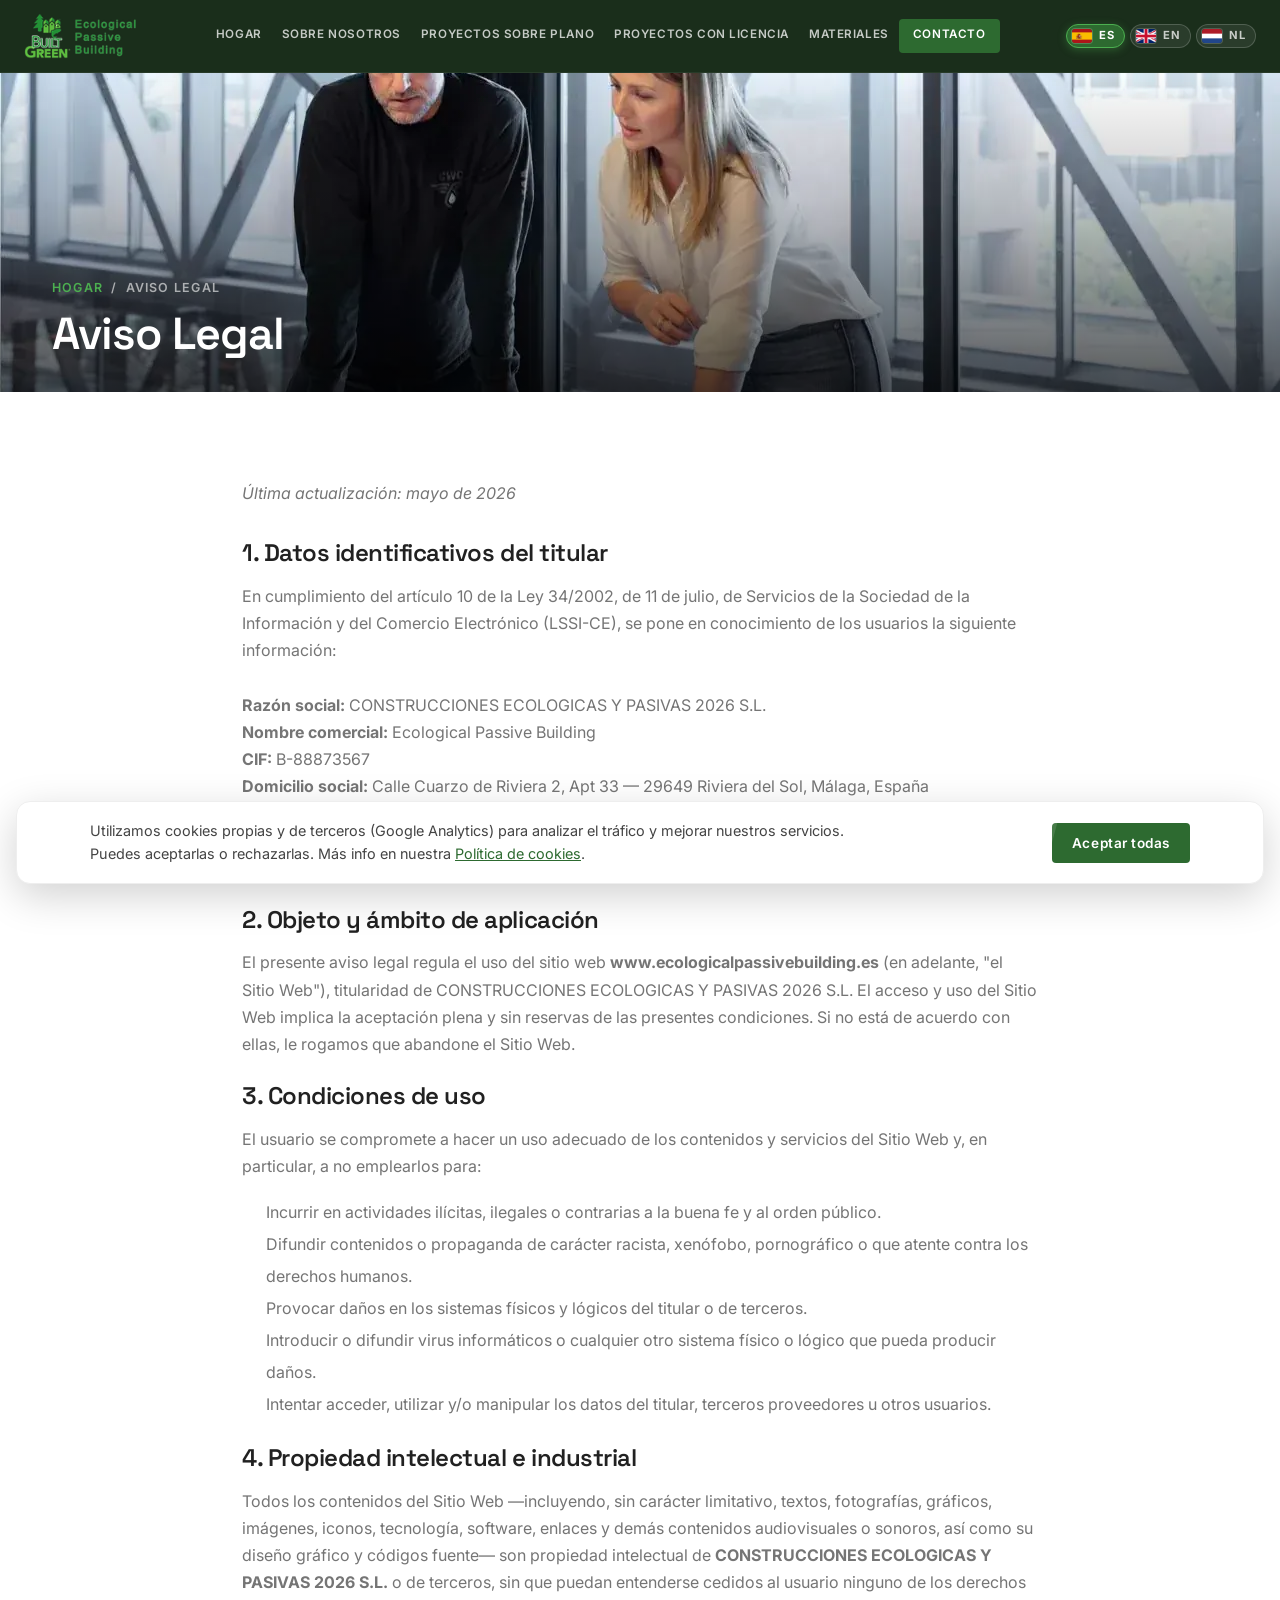
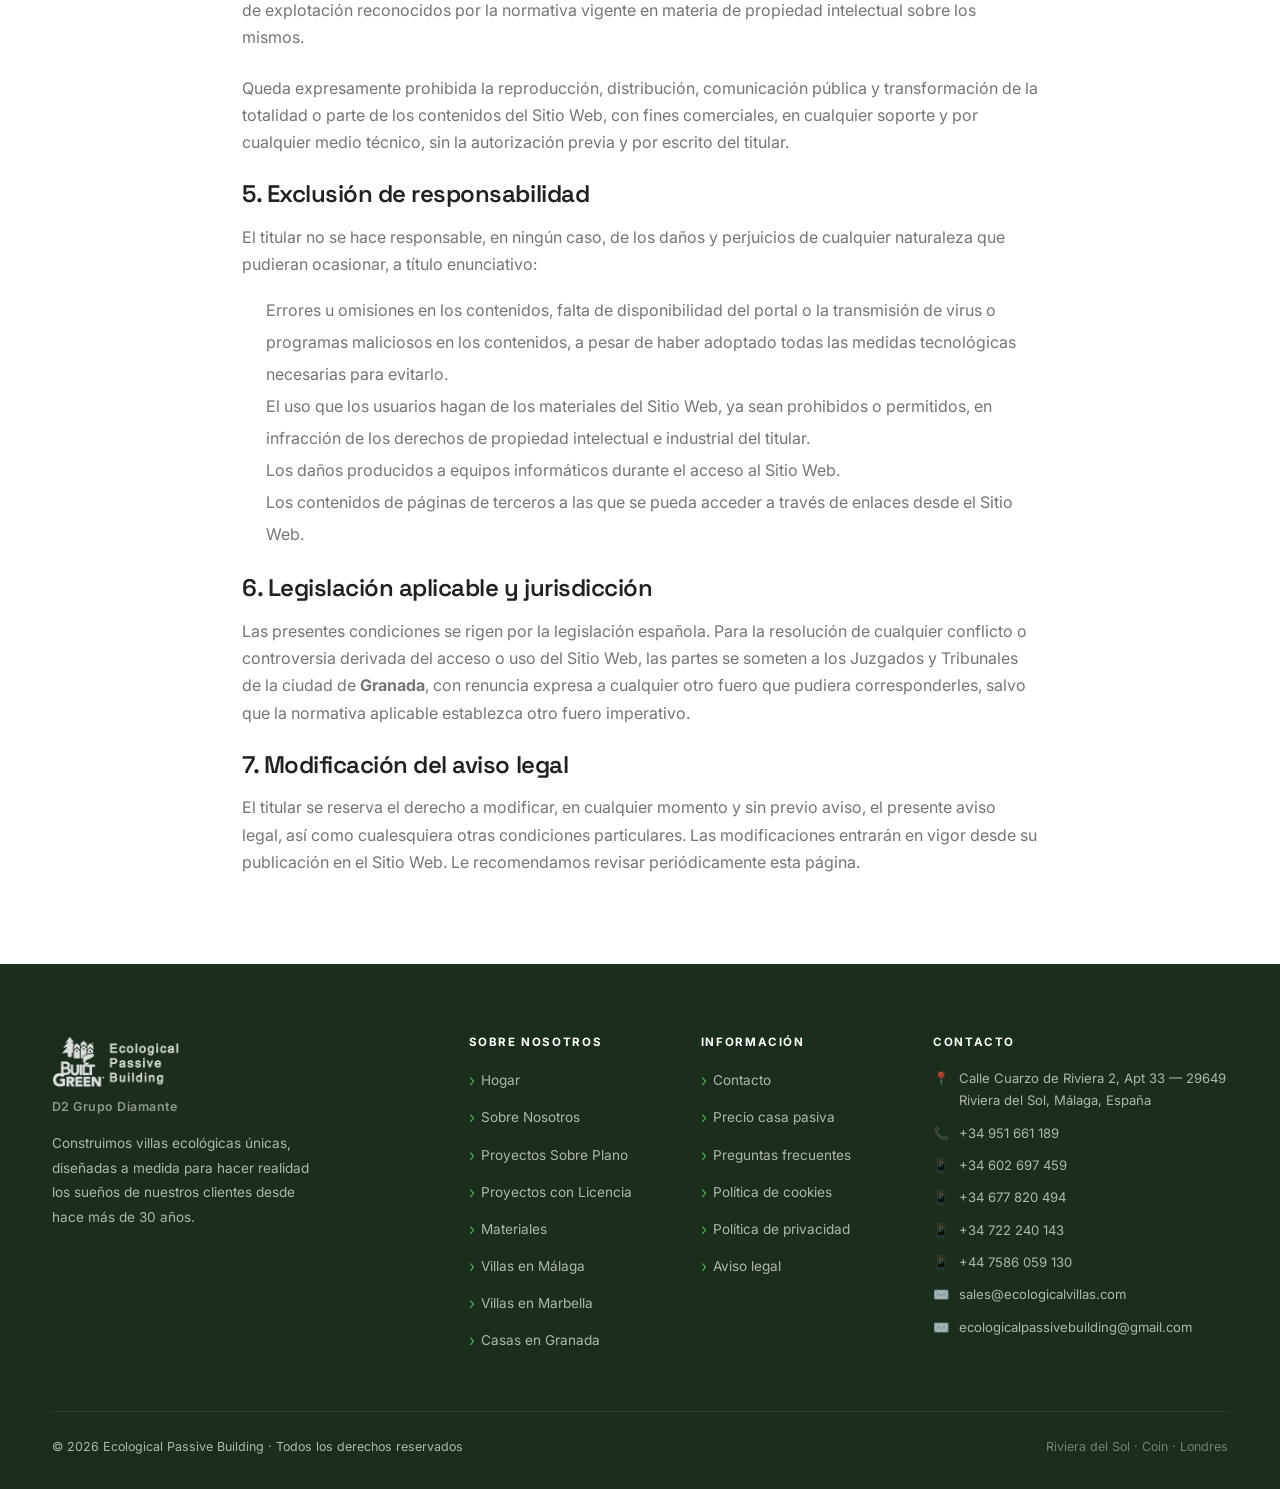
==== commit ab948151: "Web Ecological Passive Building: FAQ SEO en landings de ciudad, fotos de equipo, limpieza de backups" ====
--- a/aviso-legal.html
+++ b/aviso-legal.html
@@ -5,47 +5,52 @@
   <meta name="viewport" content="width=device-width, initial-scale=1.0" />
   <title>Aviso Legal | Ecological Passive Building</title>
   <meta name="description" content="Aviso legal de Ecological Passive Building. Información legal sobre el titular del sitio web, condiciones de uso y propiedad intelectual." />
+  <meta name="robots" content="noindex, follow" />
+  <meta name="theme-color" content="#1e3d20" />
   <link rel="canonical" href="https://www.ecologicalpassivebuilding.es/aviso-legal.html" />
+  <link rel="alternate" hreflang="es" href="https://www.ecologicalpassivebuilding.es/aviso-legal.html" />
+  <link rel="alternate" hreflang="en" href="https://www.ecologicalpassivebuilding.es/aviso-legal.html?lang=en" />
+  <link rel="alternate" hreflang="nl" href="https://www.ecologicalpassivebuilding.es/aviso-legal.html?lang=nl" />
   <link rel="icon" type="image/png" href="images/Logo.png" />
   <link rel="preconnect" href="https://fonts.googleapis.com" />
-  <link href="https://fonts.googleapis.com/css2?family=Inter:wght@300;400;500;600;700&family=Space+Grotesk:wght@500;600;700&display=swap" rel="stylesheet" />
+  <link href="https://fonts.googleapis.com/css2?family=Inter:wght@400;500;600;700&family=Space+Grotesk:wght@500;600;700&display=swap" rel="stylesheet" />
   <link rel="stylesheet" href="css/styles.css" />
 </head>
 <body>
-<script src="js/nav.js"></script>
+<script defer src="js/nav.js"></script>
 
 <div class="page-hero" style="max-height:320px;">
-  <img src="https://images.unsplash.com/photo-1507003211169-0a1dd7228f2d?w=1920&q=80" alt="Aviso Legal" loading="eager" />
+  <img width="1280" height="644" src="images/about-us.webp" alt="Aviso Legal" loading="eager" fetchpriority="high" decoding="async" />
   <div class="page-hero-content container">
     <nav class="breadcrumb">
-      <a href="index.html">Hogar</a><span class="sep">/</span>
-      <span>Aviso Legal</span>
+      <a href="index.html" data-i18n="nav.home">Hogar</a><span class="sep">/</span>
+      <span data-i18n="al.title">Aviso Legal</span>
     </nav>
-    <h1>Aviso Legal</h1>
+    <h1 data-i18n="al.title">Aviso Legal</h1>
   </div>
 </div>
 
 <section class="section">
   <div class="container" style="max-width:860px;">
-    <p style="color:var(--gray-600);margin-bottom:32px;"><em>Última actualización: mayo de 2026</em></p>
+    <p style="color:var(--gray-600);margin-bottom:32px;"><em data-i18n="legal.updated">Última actualización: mayo de 2026</em></p>
 
-    <h2 style="font-family:'Space Grotesk',sans-serif;font-size:1.5rem;margin-bottom:16px;">1. Datos identificativos del titular</h2>
-    <p style="color:var(--gray-600);margin-bottom:24px;">
+    <h2 style="font-family:'Space Grotesk',sans-serif;font-size:1.5rem;margin-bottom:16px;" data-i18n="al.1.h">1. Datos identificativos del titular</h2>
+    <p style="color:var(--gray-600);margin-bottom:24px;" data-i18n="al.1.p">
       En cumplimiento del artículo 10 de la Ley 34/2002, de 11 de julio, de Servicios de la Sociedad de la Información y del Comercio Electrónico (LSSI-CE), se pone en conocimiento de los usuarios la siguiente información:<br><br>
-      <strong>Razón social:</strong> Grupo Tecnológico y de Inversiones Globales SL.<br>
-      <strong>Nombre comercial:</strong> Ecological Passive Building<br>
-      <strong>Domicilio social:</strong> Calle Antonio Dalmases 7, 1a — 18006 Granada, España<br>
+      <strong>Razón social:</strong> CONSTRUCCIONES ECOLOGICAS Y PASIVAS 2026 S.L.<br>
+      <strong>Nombre comercial:</strong> Ecological Passive Building<br><strong>CIF:</strong> B-88873567<br>
+      <strong>Domicilio social:</strong> Calle Cuarzo de Riviera 2, Apt 33 — 29649 Riviera del Sol, Málaga, España<br>
       <strong>Teléfono:</strong> <a href="https://wa.me/34951661189" style="color:var(--green-mid);">+34 951 661 189</a><br>
-      <strong>Correo electrónico:</strong> <a href="mailto:info@ecologicalpassivebuilding.es" style="color:var(--green-mid);">info@ecologicalpassivebuilding.es</a><br>
+      <strong>Correo electrónico:</strong> <a href="mailto:sales@ecologicalvillas.com" style="color:var(--green-mid);">sales@ecologicalvillas.com</a><br>
       <strong>Sitio web:</strong> www.ecologicalpassivebuilding.es
     </p>
 
-    <h2 style="font-family:'Space Grotesk',sans-serif;font-size:1.5rem;margin-bottom:16px;">2. Objeto y ámbito de aplicación</h2>
-    <p style="color:var(--gray-600);margin-bottom:24px;">El presente aviso legal regula el uso del sitio web <strong>www.ecologicalpassivebuilding.es</strong> (en adelante, "el Sitio Web"), titularidad de Grupo Tecnológico y de Inversiones Globales SL. El acceso y uso del Sitio Web implica la aceptación plena y sin reservas de las presentes condiciones. Si no está de acuerdo con ellas, le rogamos que abandone el Sitio Web.</p>
+    <h2 style="font-family:'Space Grotesk',sans-serif;font-size:1.5rem;margin-bottom:16px;" data-i18n="al.2.h">2. Objeto y ámbito de aplicación</h2>
+    <p style="color:var(--gray-600);margin-bottom:24px;" data-i18n="al.2.p">El presente aviso legal regula el uso del sitio web <strong>www.ecologicalpassivebuilding.es</strong> (en adelante, "el Sitio Web"), titularidad de CONSTRUCCIONES ECOLOGICAS Y PASIVAS 2026 S.L. El acceso y uso del Sitio Web implica la aceptación plena y sin reservas de las presentes condiciones. Si no está de acuerdo con ellas, le rogamos que abandone el Sitio Web.</p>
 
-    <h2 style="font-family:'Space Grotesk',sans-serif;font-size:1.5rem;margin-bottom:16px;">3. Condiciones de uso</h2>
-    <p style="color:var(--gray-600);margin-bottom:16px;">El usuario se compromete a hacer un uso adecuado de los contenidos y servicios del Sitio Web y, en particular, a no emplearlos para:</p>
-    <ul style="color:var(--gray-600);margin-bottom:24px;padding-left:24px;line-height:2;">
+    <h2 style="font-family:'Space Grotesk',sans-serif;font-size:1.5rem;margin-bottom:16px;" data-i18n="al.3.h">3. Condiciones de uso</h2>
+    <p style="color:var(--gray-600);margin-bottom:16px;" data-i18n="al.3.p">El usuario se compromete a hacer un uso adecuado de los contenidos y servicios del Sitio Web y, en particular, a no emplearlos para:</p>
+    <ul style="color:var(--gray-600);margin-bottom:24px;padding-left:24px;line-height:2;" data-i18n="al.3.ul">
       <li>Incurrir en actividades ilícitas, ilegales o contrarias a la buena fe y al orden público.</li>
       <li>Difundir contenidos o propaganda de carácter racista, xenófobo, pornográfico o que atente contra los derechos humanos.</li>
       <li>Provocar daños en los sistemas físicos y lógicos del titular o de terceros.</li>
@@ -53,27 +58,28 @@
       <li>Intentar acceder, utilizar y/o manipular los datos del titular, terceros proveedores u otros usuarios.</li>
     </ul>
 
-    <h2 style="font-family:'Space Grotesk',sans-serif;font-size:1.5rem;margin-bottom:16px;">4. Propiedad intelectual e industrial</h2>
-    <p style="color:var(--gray-600);margin-bottom:24px;">Todos los contenidos del Sitio Web —incluyendo, sin carácter limitativo, textos, fotografías, gráficos, imágenes, iconos, tecnología, software, enlaces y demás contenidos audiovisuales o sonoros, así como su diseño gráfico y códigos fuente— son propiedad intelectual de <strong>Grupo Tecnológico y de Inversiones Globales SL.</strong> o de terceros, sin que puedan entenderse cedidos al usuario ninguno de los derechos de explotación reconocidos por la normativa vigente en materia de propiedad intelectual sobre los mismos.</p>
-    <p style="color:var(--gray-600);margin-bottom:24px;">Queda expresamente prohibida la reproducción, distribución, comunicación pública y transformación de la totalidad o parte de los contenidos del Sitio Web, con fines comerciales, en cualquier soporte y por cualquier medio técnico, sin la autorización previa y por escrito del titular.</p>
+    <h2 style="font-family:'Space Grotesk',sans-serif;font-size:1.5rem;margin-bottom:16px;" data-i18n="al.4.h">4. Propiedad intelectual e industrial</h2>
+    <p style="color:var(--gray-600);margin-bottom:24px;" data-i18n="al.4.p1">Todos los contenidos del Sitio Web —incluyendo, sin carácter limitativo, textos, fotografías, gráficos, imágenes, iconos, tecnología, software, enlaces y demás contenidos audiovisuales o sonoros, así como su diseño gráfico y códigos fuente— son propiedad intelectual de <strong>CONSTRUCCIONES ECOLOGICAS Y PASIVAS 2026 S.L.</strong> o de terceros, sin que puedan entenderse cedidos al usuario ninguno de los derechos de explotación reconocidos por la normativa vigente en materia de propiedad intelectual sobre los mismos.</p>
+    <p style="color:var(--gray-600);margin-bottom:24px;" data-i18n="al.4.p2">Queda expresamente prohibida la reproducción, distribución, comunicación pública y transformación de la totalidad o parte de los contenidos del Sitio Web, con fines comerciales, en cualquier soporte y por cualquier medio técnico, sin la autorización previa y por escrito del titular.</p>
 
-    <h2 style="font-family:'Space Grotesk',sans-serif;font-size:1.5rem;margin-bottom:16px;">5. Exclusión de responsabilidad</h2>
-    <p style="color:var(--gray-600);margin-bottom:16px;">El titular no se hace responsable, en ningún caso, de los daños y perjuicios de cualquier naturaleza que pudieran ocasionar, a título enunciativo:</p>
-    <ul style="color:var(--gray-600);margin-bottom:24px;padding-left:24px;line-height:2;">
+    <h2 style="font-family:'Space Grotesk',sans-serif;font-size:1.5rem;margin-bottom:16px;" data-i18n="al.5.h">5. Exclusión de responsabilidad</h2>
+    <p style="color:var(--gray-600);margin-bottom:16px;" data-i18n="al.5.p">El titular no se hace responsable, en ningún caso, de los daños y perjuicios de cualquier naturaleza que pudieran ocasionar, a título enunciativo:</p>
+    <ul style="color:var(--gray-600);margin-bottom:24px;padding-left:24px;line-height:2;" data-i18n="al.5.ul">
       <li>Errores u omisiones en los contenidos, falta de disponibilidad del portal o la transmisión de virus o programas maliciosos en los contenidos, a pesar de haber adoptado todas las medidas tecnológicas necesarias para evitarlo.</li>
       <li>El uso que los usuarios hagan de los materiales del Sitio Web, ya sean prohibidos o permitidos, en infracción de los derechos de propiedad intelectual e industrial del titular.</li>
       <li>Los daños producidos a equipos informáticos durante el acceso al Sitio Web.</li>
       <li>Los contenidos de páginas de terceros a las que se pueda acceder a través de enlaces desde el Sitio Web.</li>
     </ul>
 
-    <h2 style="font-family:'Space Grotesk',sans-serif;font-size:1.5rem;margin-bottom:16px;">6. Legislación aplicable y jurisdicción</h2>
-    <p style="color:var(--gray-600);margin-bottom:24px;">Las presentes condiciones se rigen por la legislación española. Para la resolución de cualquier conflicto o controversia derivada del acceso o uso del Sitio Web, las partes se someten a los Juzgados y Tribunales de la ciudad de <strong>Granada</strong>, con renuncia expresa a cualquier otro fuero que pudiera corresponderles, salvo que la normativa aplicable establezca otro fuero imperativo.</p>
+    <h2 style="font-family:'Space Grotesk',sans-serif;font-size:1.5rem;margin-bottom:16px;" data-i18n="al.6.h">6. Legislación aplicable y jurisdicción</h2>
+    <p style="color:var(--gray-600);margin-bottom:24px;" data-i18n="al.6.p">Las presentes condiciones se rigen por la legislación española. Para la resolución de cualquier conflicto o controversia derivada del acceso o uso del Sitio Web, las partes se someten a los Juzgados y Tribunales de la ciudad de <strong>Granada</strong>, con renuncia expresa a cualquier otro fuero que pudiera corresponderles, salvo que la normativa aplicable establezca otro fuero imperativo.</p>
 
-    <h2 style="font-family:'Space Grotesk',sans-serif;font-size:1.5rem;margin-bottom:16px;">7. Modificación del aviso legal</h2>
-    <p style="color:var(--gray-600);">El titular se reserva el derecho a modificar, en cualquier momento y sin previo aviso, el presente aviso legal, así como cualesquiera otras condiciones particulares. Las modificaciones entrarán en vigor desde su publicación en el Sitio Web. Le recomendamos revisar periódicamente esta página.</p>
+    <h2 style="font-family:'Space Grotesk',sans-serif;font-size:1.5rem;margin-bottom:16px;" data-i18n="al.7.h">7. Modificación del aviso legal</h2>
+    <p style="color:var(--gray-600);" data-i18n="al.7.p">El titular se reserva el derecho a modificar, en cualquier momento y sin previo aviso, el presente aviso legal, así como cualesquiera otras condiciones particulares. Las modificaciones entrarán en vigor desde su publicación en el Sitio Web. Le recomendamos revisar periódicamente esta página.</p>
   </div>
 </section>
 
-<script src="js/main.js"></script>
+<script defer src="js/main.js"></script>
+<script defer src="js/seo-i18n.js"></script>
 </body>
 </html>
--- a/css/styles.css
+++ b/css/styles.css
@@ -30,7 +30,7 @@
 body { font-family: 'Inter', 'Segoe UI', Arial, sans-serif; color: var(--gray-800); background: var(--white); line-height: 1.7; }
 h1,h2,h3,h4,h5 { font-family: 'Space Grotesk', 'Inter', sans-serif; line-height: 1.15; color: var(--gray-900); font-weight: 600; letter-spacing: -.02em; }
 a { text-decoration: none; color: inherit; }
-img { display: block; max-width: 100%; }
+img { display: block; max-width: 100%; height: auto; }
 ul { list-style: none; }
 .container { max-width: var(--max-width); margin: 0 auto; padding: 0 32px; }
 
@@ -154,7 +154,7 @@
 .home-hero-bg::after { content: ''; position: absolute; inset: 0; background: linear-gradient(105deg, rgba(15,35,16,.85) 0%, rgba(15,35,16,.55) 55%, rgba(0,0,0,.2) 100%); }
 .home-hero-content { position: relative; z-index: 1; padding: 80px 32px; max-width: var(--max-width); margin: 0 auto; width: 100%; }
 .hero-eyebrow { display: flex; align-items: center; gap: 10px; margin-bottom: 24px; }
-.hero-eyebrow span { font-size: .72rem; font-weight: 700; letter-spacing: .14em; text-transform: uppercase; color: var(--green-light); }
+.hero-eyebrow span { font-size: clamp(1.6rem, 3vw, 2.5rem); font-weight: 700; letter-spacing: .01em; color: #fff; }
 .hero-eyebrow::before { content: ''; display: block; width: 32px; height: 2px; background: var(--green-accent); }
 .home-hero-content h1 { font-size: clamp(2.4rem, 5vw, 4rem); color: var(--white); max-width: 680px; margin-bottom: 20px; }
 .home-hero-content h1 em { color: var(--green-light); font-style: normal; }
@@ -858,3 +858,151 @@
     transition: none !important;
   }
 }
+
+/* ── FORM HINT ────────────────────────────── */
+.form-hint {
+  display: block;
+  margin-top: 6px;
+  font-size: .78rem;
+  color: var(--gray-600, #666);
+}
+.form-group input[type="file"] {
+  display: block;
+  width: 100%;
+  padding: 10px 12px;
+  border: 1px solid var(--gray-200, #e5e5e5);
+  border-radius: 8px;
+  background: #fff;
+  font-size: .88rem;
+  cursor: pointer;
+}
+.form-group input[type="file"]::file-selector-button {
+  margin-right: 12px;
+  padding: 8px 14px;
+  border: 0;
+  border-radius: 6px;
+  background: var(--green-mid, #2e5e30);
+  color: #fff;
+  font-size: .82rem;
+  font-weight: 500;
+  cursor: pointer;
+}
+.form-group input[type="file"]::file-selector-button:hover {
+  background: var(--green-dark, #1e3d20);
+}
+
+/* ── COOKIE BANNER ────────────────────────── */
+.cookie-banner {
+  position: fixed;
+  left: 16px;
+  right: 16px;
+  bottom: 16px;
+  z-index: 9999;
+  background: #fff;
+  color: var(--gray-800, #2a2a2a);
+  border: 1px solid var(--gray-200, #e5e5e5);
+  border-radius: 14px;
+  box-shadow: 0 12px 40px rgba(0,0,0,.18);
+  padding: 18px 22px;
+  font-size: .9rem;
+  line-height: 1.55;
+}
+.cookie-banner[hidden] { display: none !important; }
+.cookie-banner-inner {
+  max-width: 1100px;
+  margin: 0 auto;
+  display: flex;
+  align-items: center;
+  justify-content: space-between;
+  gap: 20px;
+  flex-wrap: wrap;
+}
+.cookie-banner p { margin: 0; color: var(--gray-700, #444); flex: 1 1 320px; min-width: 280px; }
+.cookie-banner a { color: var(--green-mid, #1e3d20); text-decoration: underline; }
+.cookie-banner-actions { display: flex; gap: 10px; flex-wrap: wrap; }
+.cookie-banner-actions .btn { padding: 10px 20px; font-size: .85rem; }
+@media (max-width: 600px) {
+  .cookie-banner { left: 8px; right: 8px; bottom: 8px; padding: 14px 16px; }
+  .cookie-banner-actions { width: 100%; }
+  .cookie-banner-actions .btn { flex: 1 1 auto; justify-content: center; }
+}
+
+/* ── TITULARES: peticiones del cliente ──────── */
+/* Hero portada: título principal SIEMPRE en una sola línea; en pantallas pequeñas
+   se reduce el tamaño de fuente (clamp) en lugar de partir el texto en dos. */
+.home-hero-content h1.title-1line {
+  white-space: nowrap;
+  max-width: none;
+  font-size: clamp(0.95rem, 4.5vw, 3.2rem);
+}
+/* Hero portada: subtítulo en una sola línea SOLO en escritorio grande;
+   en móvil/tablet fluye con normalidad en varias líneas (legible). */
+@media (min-width: 1200px) {
+  .home-hero-content p.subtitle-1line { max-width: none; white-space: nowrap; font-size: .95rem; }
+}
+/* Titulares en columna estrecha (Sobre Nosotros / Contacto): reparto equilibrado, sin cortes feos */
+.section-title.title-balance { text-wrap: balance; }
+/* Footer: nombre del grupo (debajo de la marca, pequeño y discreto) */
+.footer-group { font-size: .78rem; font-weight: 600; letter-spacing: .04em; color: rgba(255,255,255,.5); margin: -8px 0 14px; }
+/* Equipo (Home) — avatares circulares. Blindado: el círculo mantiene su tamaño
+   y recorta el contenido aunque una foto tarde o falle (no descuadra el bloque). */
+.team-card { text-align: center; }
+.team-photo { width: 118px; height: 118px; border-radius: 50%; margin: 0 auto 14px; background: var(--green-pale); display: flex; align-items: center; justify-content: center; font-size: 2.6rem; color: var(--green-mid); overflow: hidden; flex-shrink: 0; }
+.team-photo img { width: 100%; height: 100%; object-fit: cover; object-position: center top; aspect-ratio: auto; margin: 0; border-radius: 0; display: block; font-size: 0; color: transparent; }
+.team-photo.sm { width: 84px; height: 84px; font-size: 1.9rem; flex-shrink: 0; }
+.team-name { font-weight: 700; color: var(--gray-800); }
+.team-role { font-size: .85rem; color: var(--green-mid); font-weight: 600; margin-top: 2px; }
+.team-collab { display: flex; flex-wrap: wrap; gap: 26px 40px; justify-content: center; }
+.team-collab-item { text-align: center; width: 140px; display: flex; flex-direction: column; align-items: center; }
+/* Equipo (Sobre Nosotros) — 4 tarjetas verticales con foto-retrato, nombre y cargo */
+.team4-grid { display: grid; grid-template-columns: repeat(4, 1fr); gap: 28px; max-width: 920px; margin: 0 auto; }
+.team4-card { text-align: center; }
+.team4-photo { aspect-ratio: 3 / 4; border-radius: var(--radius-lg); overflow: hidden; background: var(--green-pale); border: 1px solid var(--green-pale); display: flex; align-items: center; justify-content: center; margin-bottom: 16px; transition: transform .35s ease; }
+.team4-card:hover .team4-photo { transform: translateY(-4px); }
+.team4-photo img { width: 100%; height: 100%; object-fit: cover; object-position: center top; display: block; }
+.team4-initials { font-family: 'Space Grotesk', sans-serif; font-size: 2.3rem; font-weight: 700; color: var(--green-mid); letter-spacing: .03em; }
+.team4-name { font-size: 1.02rem; font-weight: 700; color: var(--gray-800); line-height: 1.25; }
+.team4-role { font-size: .85rem; color: var(--green-mid); font-weight: 600; margin-top: 4px; }
+.team4-note { font-size: .76rem; color: var(--gray-600); margin-top: 2px; }
+@media (max-width: 760px) { .team4-grid { grid-template-columns: repeat(2, 1fr); gap: 22px; max-width: 440px; } }
+/* Titular en UNA sola línea (escritorio) para bloques a ancho completo */
+@media (min-width: 768px) {
+  .section-title.one-line { white-space: nowrap; font-size: clamp(1.6rem, 3vw, 2.2rem); }
+  /* Variante para titulares en columna estrecha (Contacto): tamaño menor para caber en una línea */
+  .section-title.one-line-sm { white-space: nowrap; font-size: clamp(1.35rem, 2.4vw, 1.75rem); }
+}
+
+/* ── GALERÍA DE FOTOS DE VILLAS — cuadrícula de miniaturas dentro del modal ── */
+.villa-thumbs { display: grid; grid-template-columns: repeat(4, 1fr); gap: 8px; margin-bottom: 20px; }
+.vt-thumb { padding: 0; border: none; border-radius: 8px; overflow: hidden; cursor: pointer; background: var(--gray-100); aspect-ratio: 4/3; }
+.vt-thumb img { width: 100%; height: 100%; object-fit: cover; display: block; transition: transform .3s ease; }
+.vt-thumb:hover img, .vt-thumb:focus-visible img { transform: scale(1.06); }
+.vt-thumb:focus-visible { outline: 2px solid var(--green-mid); outline-offset: 2px; }
+@media (max-width: 600px) { .villa-thumbs { grid-template-columns: repeat(3, 1fr); gap: 6px; } }
+
+/* Distintivo "ver galería" sobre las fotos clicables de villas (cartas) */
+.has-gallery { position: relative; cursor: pointer; }
+.has-gallery::after { content: '📷 ' attr(data-count) ' fotos'; position: absolute; bottom: 12px; left: 12px; background: rgba(0,0,0,.62); color: #fff; font-size: .78rem; font-weight: 600; padding: 5px 12px; border-radius: 20px; pointer-events: none; transition: background .2s; z-index: 2; }
+.has-gallery:hover::after { background: var(--green-mid); }
+
+/* ── LIGHTBOX (visor de fotos a pantalla completa) ── */
+.lightbox { position: fixed; inset: 0; z-index: 3000; display: none; flex-direction: column; align-items: center; justify-content: center; padding: 16px; background: rgba(0,0,0,.92); }
+.lightbox.open { display: flex; }
+.lb-stage { position: relative; margin: 0; max-width: 100%; max-height: 78vh; display: flex; align-items: center; justify-content: center; }
+.lb-img { max-width: 92vw; max-height: 78vh; object-fit: contain; border-radius: 6px; box-shadow: 0 10px 40px rgba(0,0,0,.5); }
+.lb-count { position: absolute; bottom: -30px; left: 50%; transform: translateX(-50%); color: rgba(255,255,255,.85); font-size: .85rem; font-weight: 600; white-space: nowrap; }
+.lb-close, .lb-prev, .lb-next { position: absolute; border: none; background: rgba(255,255,255,.14); color: #fff; cursor: pointer; display: flex; align-items: center; justify-content: center; border-radius: 50%; transition: background .2s; z-index: 2; }
+.lb-close { top: 16px; right: 16px; width: 46px; height: 46px; font-size: 1.3rem; }
+.lb-prev, .lb-next { top: 50%; transform: translateY(-50%); width: 52px; height: 52px; font-size: 2rem; line-height: 1; }
+.lb-prev { left: 16px; } .lb-next { right: 16px; }
+.lb-close:hover, .lb-prev:hover, .lb-next:hover { background: rgba(255,255,255,.3); }
+.lb-thumbs { display: flex; gap: 8px; overflow-x: auto; max-width: 96vw; padding: 8px 4px 2px; margin-top: 18px; scrollbar-width: thin; }
+.lb-thumb { flex: 0 0 auto; width: 70px; height: 52px; border: 2px solid transparent; border-radius: 6px; overflow: hidden; padding: 0; cursor: pointer; background: none; opacity: .5; transition: opacity .2s, border-color .2s; }
+.lb-thumb img { width: 100%; height: 100%; object-fit: cover; display: block; }
+.lb-thumb.active { opacity: 1; border-color: #fff; }
+@media (max-width: 600px) {
+  .lb-prev, .lb-next { width: 42px; height: 42px; font-size: 1.6rem; }
+  .lb-close { width: 40px; height: 40px; }
+  .lb-thumb { width: 56px; height: 42px; }
+  .lb-img { max-height: 70vh; }
+}
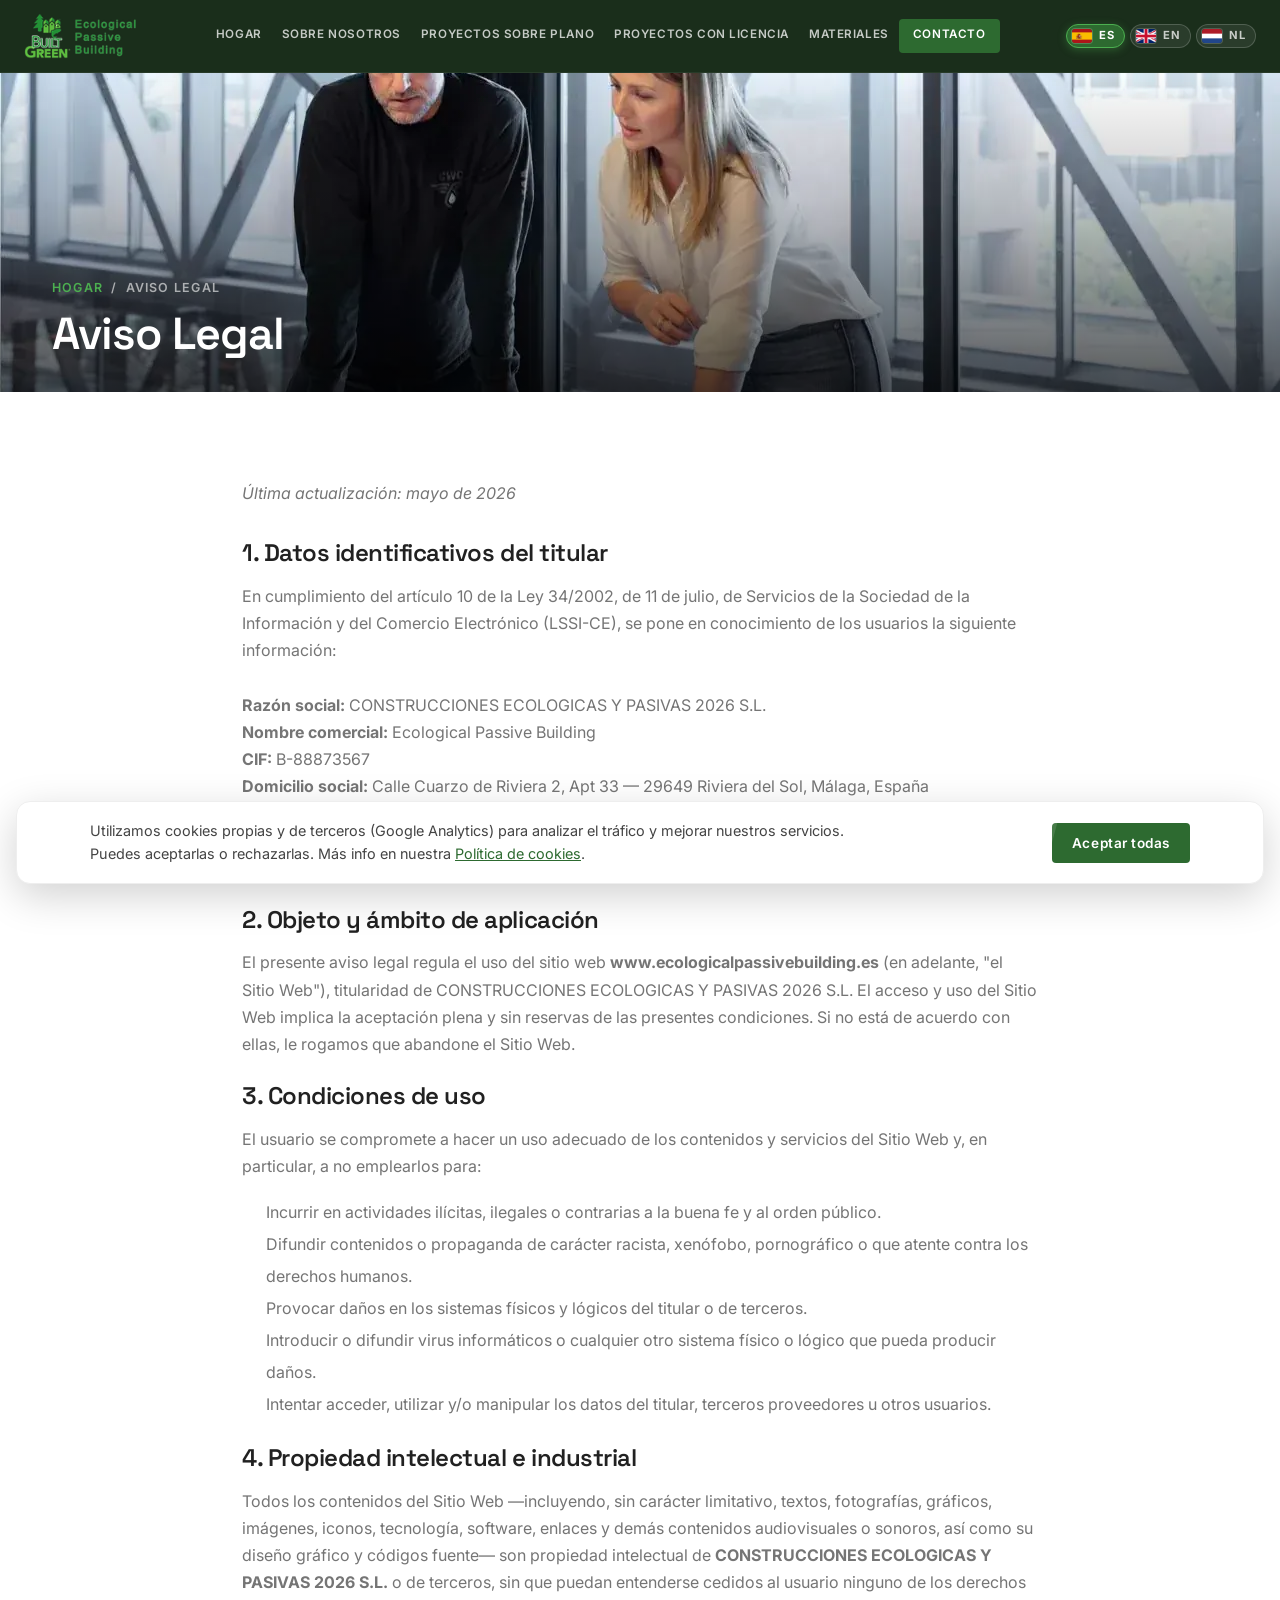
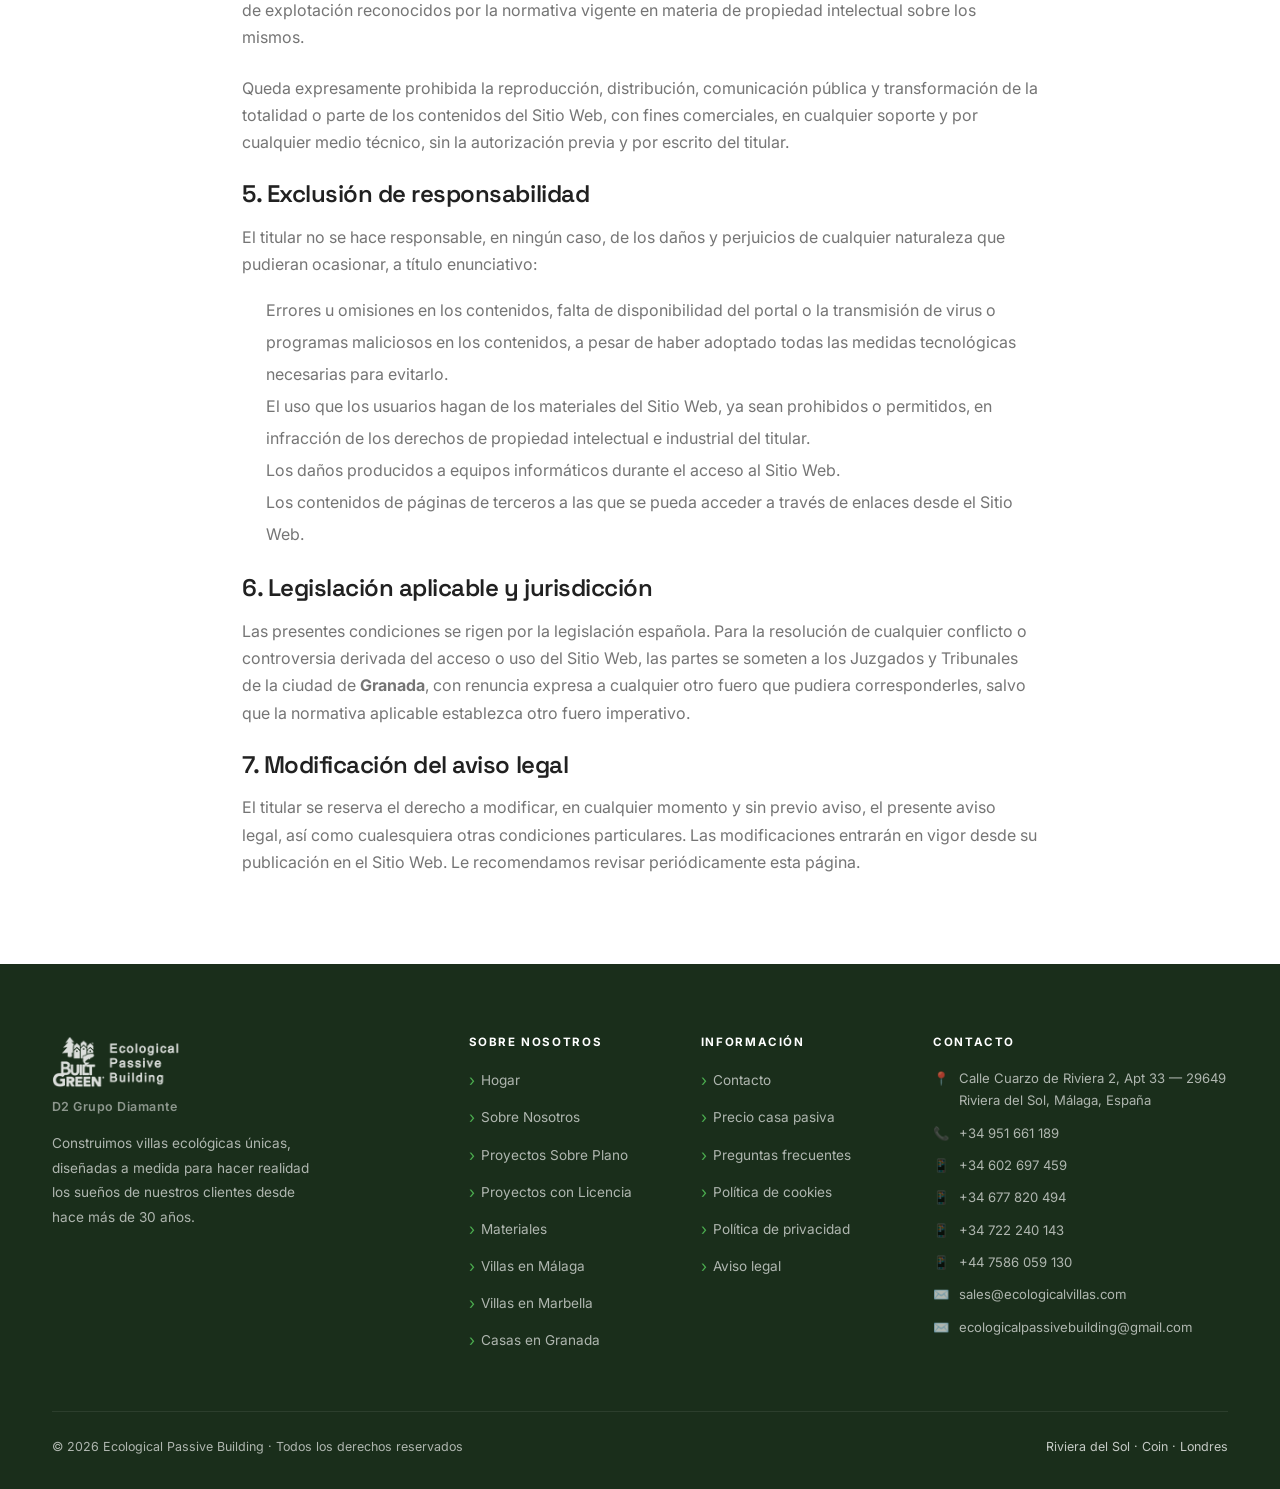
==== commit 90b158c5: "Rendimiento y accesibilidad: fuentes no bloqueantes, caché JS/CSS y fixes a11y - Fuentes de Google a" ====
--- a/aviso-legal.html
+++ b/aviso-legal.html
@@ -13,7 +13,8 @@
   <link rel="alternate" hreflang="nl" href="https://www.ecologicalpassivebuilding.es/aviso-legal.html?lang=nl" />
   <link rel="icon" type="image/png" href="images/Logo.png" />
   <link rel="preconnect" href="https://fonts.googleapis.com" />
-  <link href="https://fonts.googleapis.com/css2?family=Inter:wght@400;500;600;700&family=Space+Grotesk:wght@500;600;700&display=swap" rel="stylesheet" />
+  <link rel="preload" as="style" href="https://fonts.googleapis.com/css2?family=Inter:wght@400;500;600;700&family=Space+Grotesk:wght@500;600;700&display=swap" data-fonts />
+  <noscript><link href="https://fonts.googleapis.com/css2?family=Inter:wght@400;500;600;700&family=Space+Grotesk:wght@500;600;700&display=swap" rel="stylesheet" /></noscript>
   <link rel="stylesheet" href="css/styles.css" />
 </head>
 <body>
--- a/css/styles.css
+++ b/css/styles.css
@@ -367,7 +367,7 @@
 .license-desc { font-size: .88rem; color: var(--gray-600); margin-bottom: 20px; line-height: 1.6; }
 .license-specs { display: grid; grid-template-columns: repeat(3,1fr); background: var(--green-ultra); border-radius: var(--radius); padding: 14px; gap: 8px; }
 .spec { text-align: center; }
-.spec-val { font-weight: 700; color: var(--green-dark); font-size: .95rem; }
+.spec-val { font-weight: 700; color: var(--green-dark); font-size: .85rem; white-space: nowrap; }
 .spec-key { font-size: .68rem; color: var(--gray-600); text-transform: uppercase; letter-spacing: .06em; }
 
 /* ─── MATERIAL CARDS ─── */
@@ -450,7 +450,9 @@
 .footer-brand { }
 .footer-brand img { height: 52px; width: auto; margin-bottom: 16px; filter: brightness(0) invert(1); opacity: .85; }
 .footer-brand p { font-size: .85rem; line-height: 1.8; max-width: 260px; }
-.footer-col h5 { color: var(--white); font-size: .72rem; font-weight: 700; text-transform: uppercase; letter-spacing: .14em; margin-bottom: 18px; font-family: inherit; }
+.footer-col h2 { color: var(--white); font-size: .72rem; font-weight: 700; text-transform: uppercase; letter-spacing: .14em; margin-bottom: 18px; font-family: inherit; }
+/* Texto solo para lectores de pantalla (accesibilidad: encabezados de sección sin impacto visual) */
+.sr-only { position: absolute !important; width: 1px; height: 1px; padding: 0; margin: -1px; overflow: hidden; clip: rect(0, 0, 0, 0); white-space: nowrap; border: 0; }
 .footer-col ul { display: flex; flex-direction: column; gap: 10px; }
 .footer-col ul li a { font-size: .85rem; transition: color var(--transition); display: flex; align-items: center; gap: 6px; }
 .footer-col ul li a::before { content: '›'; color: var(--green-accent); font-size: 1rem; }
